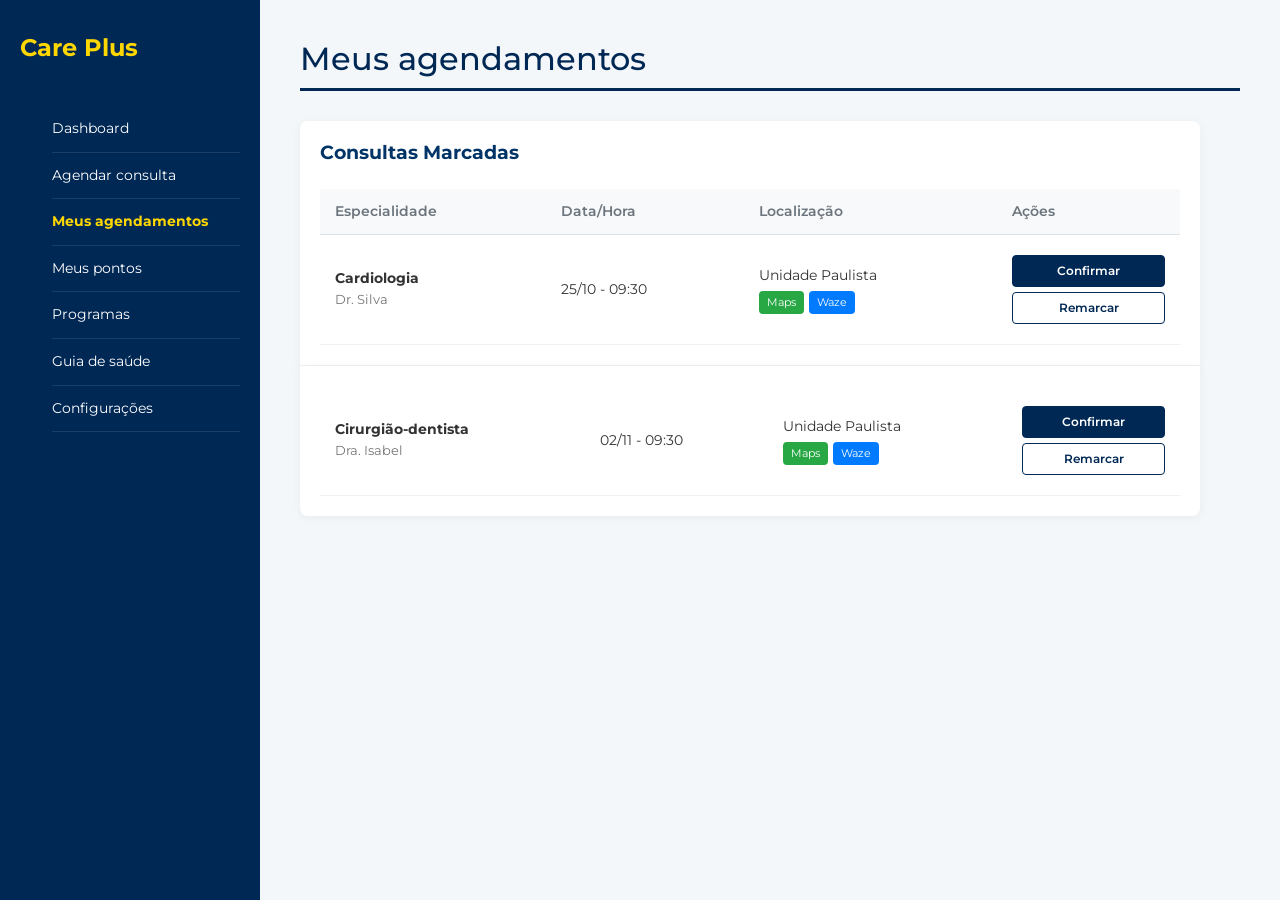
==== Agendamento.html @ 46549e26 "First commit" ====
<!DOCTYPE html>
<html lang="pt-BR">
<head>
    <meta charset="UTF-8">
    <meta name="viewport" content="width=device-width, initial-scale=1.0">
    <link href="https://fonts.googleapis.com/css2?family=Montserrat:wght@400;700&display=swap" rel="stylesheet">
    <link href="https://cdn.jsdelivr.net/npm/bootstrap@5.3.3/dist/css/bootstrap.min.css" rel="stylesheet" integrity="sha384-QWTKZyjpPEjISv5WaRU9OFeRpok6YctnYmDr5pNlyT2bRjXh0JMhjY6hW+ALEwIH" crossorigin="anonymous">
    <link rel="stylesheet" href="./src/css/style.css">
    <title>Care Plus</title>
</head>
<body>
     <nav class="sidebar"> 
    <a href="#" class="logo">Care Plus</a>
    <ul class="sidebar-menu">
        <li><a href="./index.html">Dashboard</a></li>
         <li><a href="./Agendar-consulta.html"> Agendar consulta</a></li>
        <li><a href="./Agendamento.html"class="active"> Meus agendamentos</a></li>
        <li><a href="./Pagina-pontos.html">Meus pontos</a></li>
        <li><a href="">Programas</a></li>
        <li><a href="./Guia-de-saude.html">Guia de saúde</a></li>
        <li><a href="./Configuracoes.html" ">Configurações</a></li>
    </ul>
</nav>

<main class="content">
    <h1 class="page-title">Meus agendamentos</h1>
    <div class="title-underline"></div>

    <!-- Container para aproximar os cards -->
    <div class="cards-container">
        <!-- Primeiro Card (com título) -->
        <div class="appointment-card">
            <h2 class="card-subtitle">Consultas Marcadas</h2>
            <table class="appointment-table">
                <thead class="table-header">
                    <tr>
                        <th>Especialidade</th>
                        <th>Data/Hora</th>
                        <th>Localização</th>
                        <th>Ações</th>
                    </tr>
                </thead>
                <tbody>
                    <tr class="table-row">
                        <td class="specialty-info">
                            <strong>Cardiologia</strong>
                            <span>Dr. Silva</span>
                        </td>
                        <td>25/10 - 09:30</td>
                        <td>
                            <div class="location-container">
                                <span class="location-name">Unidade Paulista</span>
                                <div class="map-buttons">
                                    <a href="#" class="btn-tag btn-maps">Maps</a>
                                    <a href="#" class="btn-tag btn-waze">Waze</a>
                                </div>
                            </div>
                        </td>
                        <td>
                            <div class="action-buttons">
                                <button class="btn-action btn-confirm">Confirmar</button>
                                <button class="btn-action btn-reschedule">Remarcar</button>
                            </div>
                        </td>
                    </tr>
                </tbody>
            </table>
        </div>

        <!-- Segundo Card (sem título repetido, colado ao de cima) -->
        <div class="appointment-card no-title">
            <table class="appointment-table">
                <tbody>
                    <tr class="table-row">
                        <td class="specialty-info">
                            <strong>Cirurgião-dentista</strong>
                            <span>Dra. Isabel</span>
                        </td>
                        <td>02/11 - 09:30</td>
                        <td>
                            <div class="location-container">
                                <span class="location-name">Unidade Paulista</span>
                                <div class="map-buttons">
                                    <a href="#" class="btn-tag btn-maps">Maps</a>
                                    <a href="#" class="btn-tag btn-waze">Waze</a>
                                </div>
                            </div>
                        </td>
                        <td>
                            <div class="action-buttons">
                                <button class="btn-action btn-confirm">Confirmar</button>
                                <button class="btn-action btn-reschedule">Remarcar</button>
                            </div>
                        </td>
                    </tr>
                </tbody>
            </table>
        </div>
    </div>
</main>
<script src="https://cdn.jsdelivr.net/npm/bootstrap@5.3.3/dist/js/bootstrap.bundle.min.js" integrity="sha384-YvpcrYf0tY3lHB60NNkmxc5s9fDVZLESaAA55NDzOxhy9GkcIdslK1eN7N6jIeHz" crossorigin="anonymous"></script>
</body>
</html>
---- src/css/style.css ----
:root {
    --azul-escuro: #002855;
    --azul-tag: #007bff;
    --verde-tag: #28a745;
    --cinza-fundo: #f4f7f9;
    --dourado: #FFD700;
}

* { margin: 0; padding: 0; box-sizing: border-box; font-family: 'Montserrat', sans-serif; }

body { display: flex; background-color: var(--cinza-fundo); min-height: 100vh; flex-direction: row; }
img { max-width: 100%; height: auto; }

/* SIDEBAR */
.sidebar {
    width: 260px;
    background-color: var(--azul-escuro);
    color: white;
    padding: 30px 20px;
    height: 100vh;
    position: fixed;
}

.sidebar .logo {
    font-size: 1.5rem;
    font-weight: 700;
    color: var(--dourado);
    text-decoration: none;
    display: block;
    margin-bottom: 40px;
}

.sidebar-menu { list-style: none; }
.sidebar-menu a {
    color: white;
    text-decoration: none;
    display: block;
    padding: 12px 0;
    border-bottom: 1px solid rgba(255,255,255,0.1);
    font-size: 0.9rem;
}

.sidebar-menu a.active { color: var(--dourado); font-weight: 700; }

/* CONTENT AREA */
.content { margin-left: 260px; padding: 40px; width: calc(100% - 260px); }

.page-title { color: var(--azul-escuro); font-size: 2rem; margin-bottom: 10px; }
.title-underline { height: 3px; background: var(--azul-escuro); width: 100%; margin-bottom: 30px; }

/* CARDS PROXIMITY */
.cards-container { display: flex; flex-direction: column; gap: 0px; } /* Gap 0 para ficarem colados */

.appointment-card {
    background: white;
    padding: 20px;
    border-radius: 8px 8px 0 0;
    box-shadow: 0 2px 10px rgba(0,0,0,0.05);
    max-width: 900px;
    width: 100%;
}

.appointment-card.no-title {
    border-radius: 0 0 8px 8px;
    border-top: 1px solid #eee;
}

.card-subtitle { color: var(--azul-escuro); font-size: 1.1rem; margin-bottom: 20px; }

/* TABLE STYLES */
.appointment-table { width: 100%; border-collapse: collapse; }
.table-header th { text-align: left; padding: 10px; color: #666; font-size: 0.8rem; border-bottom: 1px solid #eee; }
.table-row td { padding: 15px 10px; border-bottom: 1px solid #f9f9f9; font-size: 0.9rem; }

.specialty-info strong { display: block; }
.specialty-info span { font-size: 0.8rem; color: #777; }

/* BUTTONS */
.map-buttons { display: flex; gap: 5px; margin-top: 5px; }
.btn-tag { padding: 3px 8px; border-radius: 4px; color: white; font-size: 0.7rem; text-decoration: none; }
.btn-maps { background: var(--verde-tag); }
.btn-waze { background: var(--azul-tag); }

.action-buttons { display: flex; flex-direction: column; gap: 5px; }
.btn-action { padding: 6px; border-radius: 4px; border: 1px solid var(--azul-escuro); font-weight: 600; cursor: pointer; font-size: 0.75rem; }
.btn-confirm { background: var(--azul-escuro); color: white; }
.btn-reschedule { background: white; color: var(--azul-escuro); }

.points-dashboard {
    display: flex;
    justify-content: space-between;
    align-items: flex-start;
    gap: 40px;
    max-width: 1000px;
}

.points-info {
    flex: 2;
    display: flex;
    flex-direction: column;
    gap: 20px;
}

/* Card de Saldo */
.balance-card {
    background-color: #f8f9fa;
    padding: 30px;
    border-radius: 12px;
    border: 1px solid #e9ecef;
}

.balance-label {
    color: #003366;
    font-weight: 700;
    font-size: 1.1rem;
    margin-bottom: 10px;
}

.balance-value {
    color: #002855;
    font-size: 3rem;
    font-weight: 700;
    margin-bottom: 10px;
}

.balance-footer {
    color: #6c757d;
    font-size: 0.85rem;
}

/* Missões */
.missions-container {
    display: flex;
    flex-direction: column;
    gap: 15px;
}

.mission-card {
    background: white;
    padding: 20px;
    border-radius: 8px;
    box-shadow: 0 4px 12px rgba(0,0,0,0.05);
    position: relative;
    overflow: hidden;
}

/* Detalhe dourado no topo do card de missão */
.mission-accent.gold {
    position: absolute;
    top: 0;
    left: 0;
    width: 100%;
    height: 4px;
    background-color: #FFD700;
}

.mission-card h3 {
    color: #003366;
    font-size: 1.2rem;
    margin-bottom: 10px;
}

.mission-card p {
    color: #444;
    font-size: 0.9rem;
    margin-bottom: 15px;
}

.btn-participate {
    background-color: #002855;
    color: white;
    border: none;
    padding: 8px 20px;
    border-radius: 4px;
    font-weight: 600;
    cursor: pointer;
    font-size: 0.8rem;
}

/* Espaço da Bibi */
.bibi-section {
    flex: 1;
    display: flex;
    justify-content: center;
}

.bibi-placeholder {
    width: 200px;
    height: 200px;
    border: 2px dashed #ccc;
    border-radius: 50%;
    display: flex;
    align-items: center;
    justify-content: center;
    color: #999;
    font-size: 0.8rem;
    text-align: center;
    background-color: rgba(255, 255, 255, 0.5);
}


/* Container do Card de Prevenção */
.prevention-card {
    background: white;
    padding: 30px;
    border-radius: 12px;
    box-shadow: 0 4px 12px rgba(0,0,0,0.05);
    max-width: 900px;
}

.card-subtitle {
    color: #003366;
    font-size: 1.2rem;
    font-weight: 700;
    margin-bottom: 25px;
}

/* Tabela de Histórico */
.history-table {
    width: 100%;
    border-collapse: collapse;
}

.table-header {
    background-color: #f8f9fa;
    text-align: left;
}

.table-header th {
    padding: 12px 15px;
    color: #6c757d;
    font-size: 0.85rem;
    font-weight: 600;
    border-bottom: 1px solid #dee2e6;
}

.table-row td {
    padding: 20px 15px;
    border-bottom: 1px solid #f1f1f1;
    font-size: 0.9rem;
    color: #333;
    vertical-align: middle;
}

/* Badges de Status (Em dia / Atrasado) */
.status-badge {
    display: inline-block;
    padding: 4px 12px;
    border-radius: 20px;
    font-size: 0.7rem;
    font-weight: 800;
    text-align: center;
}

.status-on-time {
    background-color: #d4edda;
    color: #28a745; /* Verde */
}

.status-late {
    background-color: #f8d7da;
    color: #dc3545; /* Vermelho */
}

/* Botão Agendar Agora */
.btn-schedule-now {
    background-color: #002855;
    color: white;
    border: none;
    padding: 8px 18px;
    border-radius: 4px;
    font-weight: 700;
    font-size: 0.8rem;
    cursor: pointer;
    transition: background 0.3s;
}

.btn-schedule-now:hover {
    background-color: #003d80;
}


/* GRID DE CONFIGURAÇÕES */
.settings-grid {
    display: grid;
    grid-template-columns: 1fr 1fr;
    gap: 25px;
    align-items: start;
}

.settings-card {
    background: white;
    padding: 25px;
    border-radius: 12px;
    box-shadow: 0 4px 15px rgba(0,0,0,0.05);
    margin-bottom: 25px;
}

.settings-card h3 {
    color: var(--azul-escuro);
    margin-bottom: 20px;
    font-size: 1.1rem;
    border-bottom: 1px solid #f0f0f0;
    padding-bottom: 10px;
}

/* CAMPOS DE ENTRADA */
.custom-form-group { margin-bottom: 15px; }
.custom-form-group label { display: block; font-size: 0.8rem; font-weight: 700; color: #555; margin-bottom: 5px; }
.custom-form-group input {
    width: 100%;
    padding: 10px;
    border: 1px solid #ddd;
    border-radius: 6px;
    background: #fdfdfd;
    font-size: 0.9rem;
}

.input-row { display: grid; grid-template-columns: 1fr 1fr; gap: 15px; }
.editable-input { position: relative; }
.edit-icon { position: absolute; right: 10px; top: 50%; transform: translateY(-50%); color: #002855; cursor: pointer; }

/* BOTÕES ESPECÍFICOS */
.btn-green { background: #28a745; color: white; border: none; padding: 5px 15px; border-radius: 4px; font-weight: 600; cursor: pointer; }
.btn-text { background: none; border: none; color: #002855; font-weight: 700; text-decoration: underline; cursor: pointer; font-size: 0.85rem; }
.btn-danger { background: #d9534f; color: white; border: none; padding: 12px; border-radius: 6px; font-weight: 700; cursor: pointer; }
.full-width { width: 100%; }

/* CARTEIRINHA DIGITAL */
.digital-card-preview {
    background: linear-gradient(135deg, #002855 0%, #004080 100%);
    border-radius: 10px;
    padding: 20px;
    color: white;
    position: relative;
    margin-top: 15px;
    display: flex;
    justify-content: space-between;
    align-items: center;
}

.card-brand { font-weight: 700; font-size: 0.9rem; }
.card-qr img { width: 60px; height: 60px; background: white; padding: 3px; border-radius: 4px; }

/* SWITCH (TOGGLE) */
.switch { position: relative; display: inline-block; width: 44px; height: 22px; }
.switch input { opacity: 0; width: 0; height: 0; }
.slider { position: absolute; cursor: pointer; top: 0; left: 0; right: 0; bottom: 0; background-color: #ccc; transition: .4s; border-radius: 34px; }
.slider:before { position: absolute; content: ""; height: 16px; width: 16px; left: 3px; bottom: 3px; background-color: white; transition: .4s; border-radius: 50%; }
input:checked + .slider { background-color: #28a745; }
input:checked + .slider:before { transform: translateX(22px); }

/* Container da Mascote */
.bibi-section {
    flex: 1;
    display: flex;
    justify-content: center;
    align-items: center;
    padding: 20px;
}

.bibi-container {
    width: 280px;  /* Tamanho fixo no desktop */
    height: 280px;
    border-radius: 50%;
    overflow: hidden; /* Corta o que sobrar da imagem para ficar circular */
    border: 4px solid #ffffff;
    box-shadow: 0 8px 24px rgba(0, 0, 0, 0.1);
    background-color: #f8f9fa;
    display: flex;
    justify-content: center;
    align-items: center;
}

/* Estilo da Imagem da Bibi */
.bibi-img {
    width: 100%;
    height: 100%;
    object-fit: cover; /* Faz a imagem preencher o círculo sem esticar ou achatar */
    object-position: center; /* Mantém o foco no centro da imagem */
    display: block;
}


/* Layout em Grade Superior */
.booking-top-grid {
    display: grid;
    grid-template-columns: 1fr 1.2fr 1.2fr;
    gap: 20px;
    margin-bottom: 25px;
}

.booking-card {
    background: white;
    padding: 20px;
    border-radius: 12px;
    box-shadow: 0 4px 12px rgba(0,0,0,0.05);
    border: 1px solid #eee;
}

.booking-card h3 {
    color: #003366;
    font-size: 1rem;
    margin-bottom: 15px;
    font-weight: 700;
}

/* Previsão do Tempo */
.weather-card {
    text-align: center;
    border: 1px solid #d1d1d1;
}

.weather-alert {
    color: #cc0000;
    font-size: 0.9rem;
    margin: 10px 0;
}

.weather-tip {
    font-size: 0.75rem;
    color: #555;
    font-style: italic;
}

/* Filtros */
.filters-grid {
    display: grid;
    grid-template-columns: repeat(4, 1fr);
    gap: 15px;
    margin-top: 20px;
}

.filter-group label {
    display: block;
    font-size: 0.85rem;
    font-weight: 700;
    margin-bottom: 8px;
    color: #333;
}

.custom-select {
    width: 100%;
    padding: 10px;
    border-radius: 6px;
    border: 1px solid #ccc;
    background-color: #f9f9f9;
    color: #444;
}

/* Botões de Agendamento */
.booking-actions {
    display: flex;
    justify-content: center;
    gap: 20px;
    margin-top: 40px;
    padding-top: 20px;
    border-top: 1px solid #eee;
}

.btn-primary {
    background-color: #002855;
    color: white;
    padding: 15px 30px;
    border: none;
    border-radius: 8px;
    font-weight: 700;
    cursor: pointer;
    transition: 0.3s;
}

.btn-online {
    background-color: #28a745;
    color: white;
    padding: 15px 30px;
    border: none;
    border-radius: 8px;
    font-weight: 700;
    cursor: pointer;
    transition: 0.3s;
}

.btn-online:hover { background-color: #218838; }
.btn-primary:hover { background-color: #003d80; }


.calendar-container {
    background: #fff;
    width: 100%;
    max-width: 350px;
    margin: 0 auto;
}

.calendar-header {
    display: flex;
    justify-content: space-between;
    align-items: center;
    padding: 10px;
    background-color: #002855;
    color: white;
    border-radius: 8px 8px 0 0;
}

.calendar-header button {
    background: none;
    border: none;
    color: white;
    font-size: 1.2rem;
    cursor: pointer;
}

.calendar-weekdays {
    display: grid;
    grid-template-columns: repeat(7, 1fr);
    text-align: center;
    font-weight: bold;
    font-size: 0.8rem;
    padding: 10px 0;
    background: #f8f9fa;
}

.calendar-days {
    display: grid;
    grid-template-columns: repeat(7, 1fr);
    gap: 5px;
    padding: 10px;
}

.calendar-day {
    aspect-ratio: 1 / 1;
    display: flex;
    align-items: center;
    justify-content: center;
    cursor: pointer;
    border-radius: 50%;
    font-size: 0.9rem;
    transition: 0.2s;
}

.calendar-day:hover {
    background-color: #e9ecef;
}

.calendar-day.selected {
    background-color: #002855 !important;
    color: white;
    font-weight: bold;
}

.calendar-day.today {
    border: 2px solid #002855;
}

.calendar-day.empty {
    cursor: default;
}

/* ========================================= */
/* MEDIA QUERIES (RESPONSIVIDADE CONSOLIDADA) */
/* ========================================= */

@media (max-width: 1100px) {
    .booking-top-grid, .filters-grid { grid-template-columns: 1fr; }
    .booking-actions { flex-direction: column; }
}

@media (max-width: 1024px) {
    .settings-grid { grid-template-columns: 1fr; }
}

@media (max-width: 768px) {
    body { flex-direction: column; }
    .sidebar { width: 100%; height: auto; position: relative; padding: 20px; }
    .sidebar-menu { display: flex; flex-wrap: wrap; gap: 10px; }
    .sidebar-menu a { border: none; padding: 5px 10px; background: rgba(255,255,255,0.1); border-radius: 4px; }
    .content { margin-left: 0; padding: 20px; width: 100%; }
    
    .appointment-table thead { display: none; }
    .table-row { display: flex; flex-direction: column; border-bottom: 2px solid #eee; }
    
    .points-dashboard { flex-direction: column-reverse; align-items: center; }
    .bibi-container { width: 180px; height: 180px; }
    .bibi-section { order: -1; margin-bottom: 20px; }
    
    .input-row { grid-template-columns: 1fr; }
}

@media (max-width: 600px) {
    .history-table thead { display: none; }
    .table-row { display: flex; flex-direction: column; gap: 10px; padding: 15px 0; }
    .table-row td { padding: 5px 15px; border: none; }
}
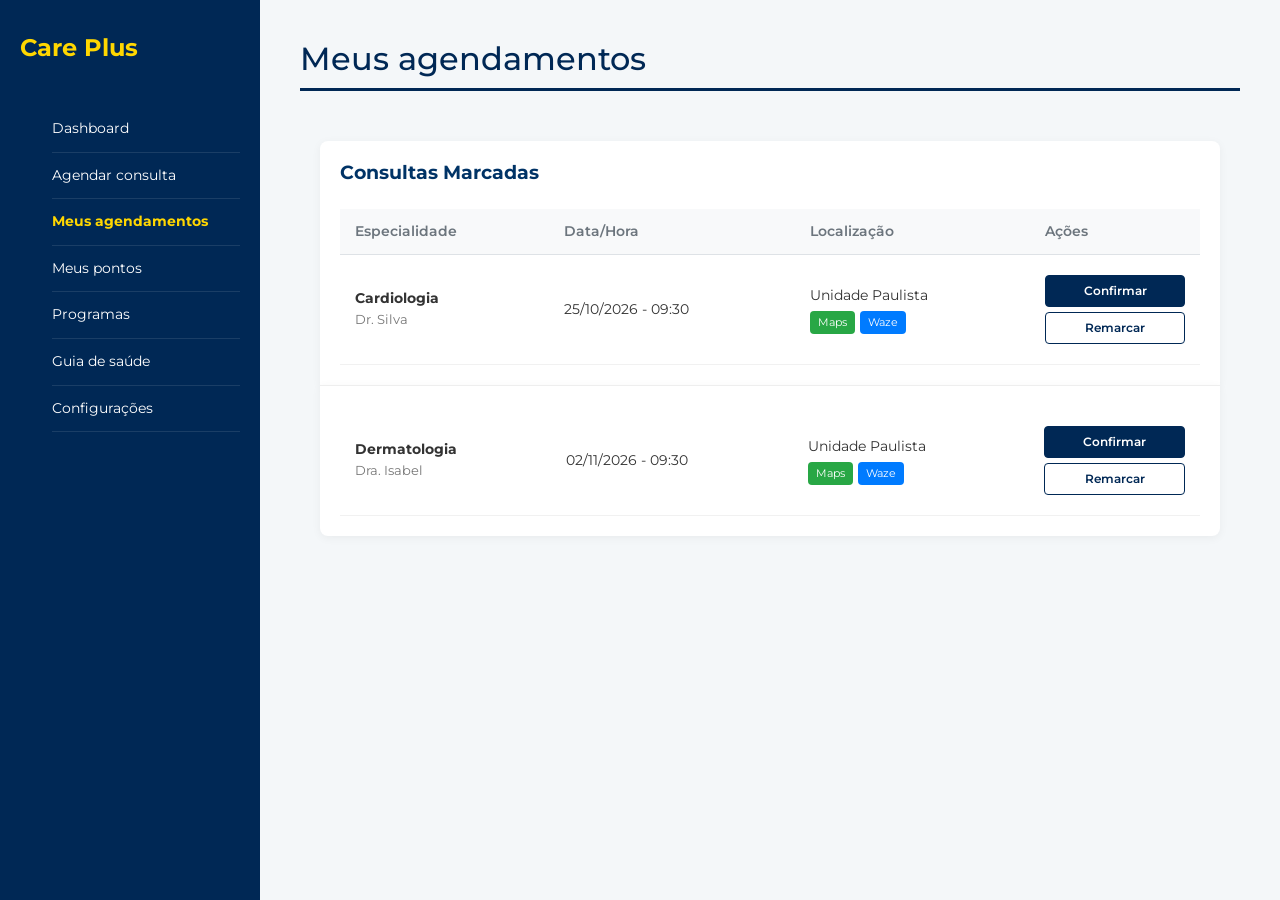
==== commit cedf0e2f: "Ajuste de links e elementos css das páginas "meus agendamentos" e "configurações"" ====
--- a/Agendamento.html
+++ b/Agendamento.html
@@ -1,103 +1,157 @@
 <!DOCTYPE html>
 <html lang="pt-BR">
+
 <head>
     <meta charset="UTF-8">
     <meta name="viewport" content="width=device-width, initial-scale=1.0">
     <link href="https://fonts.googleapis.com/css2?family=Montserrat:wght@400;700&display=swap" rel="stylesheet">
-    <link href="https://cdn.jsdelivr.net/npm/bootstrap@5.3.3/dist/css/bootstrap.min.css" rel="stylesheet" integrity="sha384-QWTKZyjpPEjISv5WaRU9OFeRpok6YctnYmDr5pNlyT2bRjXh0JMhjY6hW+ALEwIH" crossorigin="anonymous">
+    <link href="https://cdn.jsdelivr.net/npm/bootstrap@5.3.3/dist/css/bootstrap.min.css" rel="stylesheet"
+        integrity="sha384-QWTKZyjpPEjISv5WaRU9OFeRpok6YctnYmDr5pNlyT2bRjXh0JMhjY6hW+ALEwIH" crossorigin="anonymous">
     <link rel="stylesheet" href="./src/css/style.css">
     <title>Care Plus</title>
 </head>
+
 <body>
-     <nav class="sidebar"> 
-    <a href="#" class="logo">Care Plus</a>
-    <ul class="sidebar-menu">
-        <li><a href="./index.html">Dashboard</a></li>
-         <li><a href="./Agendar-consulta.html"> Agendar consulta</a></li>
-        <li><a href="./Agendamento.html"class="active"> Meus agendamentos</a></li>
-        <li><a href="./Pagina-pontos.html">Meus pontos</a></li>
-        <li><a href="">Programas</a></li>
-        <li><a href="./Guia-de-saude.html">Guia de saúde</a></li>
-        <li><a href="./Configuracoes.html" ">Configurações</a></li>
+    <nav class="sidebar">
+        <a href="#" class="logo">Care Plus</a>
+        <ul class="sidebar-menu">
+            <li><a href="./index.html">Dashboard</a></li>
+            <li><a href="./Agendar-consulta.html"> Agendar consulta</a></li>
+            <li><a href="./Agendamento.html" class="active"> Meus agendamentos</a></li>
+            <li><a href="./Pagina-pontos.html">Meus pontos</a></li>
+            <li><a href="">Programas</a></li>
+            <li><a href="./Guia-de-saude.html">Guia de saúde</a></li>
+            <li><a href="./Configuracoes.html" ">Configurações</a></li>
     </ul>
 </nav>
 
-<main class="content">
-    <h1 class="page-title">Meus agendamentos</h1>
-    <div class="title-underline"></div>
+<main class=" content">
+                    <h1 class="page-title">Meus agendamentos</h1>
+                    <div class="title-underline"></div>
 
-    <!-- Container para aproximar os cards -->
-    <div class="cards-container">
-        <!-- Primeiro Card (com título) -->
-        <div class="appointment-card">
-            <h2 class="card-subtitle">Consultas Marcadas</h2>
-            <table class="appointment-table">
-                <thead class="table-header">
-                    <tr>
-                        <th>Especialidade</th>
-                        <th>Data/Hora</th>
-                        <th>Localização</th>
-                        <th>Ações</th>
-                    </tr>
-                </thead>
-                <tbody>
-                    <tr class="table-row">
-                        <td class="specialty-info">
-                            <strong>Cardiologia</strong>
-                            <span>Dr. Silva</span>
-                        </td>
-                        <td>25/10 - 09:30</td>
-                        <td>
-                            <div class="location-container">
-                                <span class="location-name">Unidade Paulista</span>
-                                <div class="map-buttons">
-                                    <a href="#" class="btn-tag btn-maps">Maps</a>
-                                    <a href="#" class="btn-tag btn-waze">Waze</a>
+                   <!-- Container para aproximar os cards -->
+        <div class="cards-container">
+            <!-- Primeiro Card (com título) -->
+            <div class="appointment-card">
+                <h2 class="card-subtitle">Consultas Marcadas</h2>
+                <table class="appointment-table">
+                    <thead class="table-header">
+                        <tr>
+                            <th>Especialidade</th>
+                            <th>Data/Hora</th>
+                            <th>Localização</th>
+                            <th>Ações</th>
+                        </tr>
+                    </thead>
+                    <tbody>
+                        <tr class="table-row">
+                            <td class="specialty-info">
+                                <strong>Cardiologia</strong>
+                                <span>Dr. Silva</span>
+                            </td>
+                            <td class="data-hora-card">25/10/2026 - 09:30</td>
+                            <td>
+                                <div class="location-container">
+                                    <span class="location-name">Unidade Paulista</span>
+                                    <div class="map-buttons">
+                                        <a href="https://www.google.com/maps/search/?api=1&query=-23.5534,-46.6558"
+                                            target="_blank" rel="noopener noreferrer" class="btn-tag btn-maps">Maps</a>
+                                        <a href="https://waze.com/ul?ll=-23.5534,-46.6558&navigate=yes" target="_blank"
+                                            rel="noopener noreferrer" class="btn-tag btn-waze">Waze</a>
+                                    </div>
+                                </div>
+                            </td>
+                            <td>
+                                <div class="action-buttons">
+                                    <button class="btn-action btn-confirm"
+                                        onclick="mostrarConfirmacao()">Confirmar</button>
+                                    <button class="btn-action btn-reschedule"
+                                        onclick="abrirRemarcar(this)">Remarcar</button>
+                                </div>
+                            </td>
+                        </tr>
+                    </tbody>
+                </table>
+            </div>
+
+            <!-- Segundo Card (sem título repetido, colado ao de cima) -->
+            <div class="appointment-card no-title">
+                <table class="appointment-table">
+                    <tbody>
+                        <tr class="table-row">
+                            <td class="specialty-info">
+                                <strong>Dermatologia</strong>
+                                <span>Dra. Isabel</span>
+                            </td>
+                            <td class="data-hora-card">02/11/2026 - 09:30</td>
+                            <td>
+                                <div class="location-container">
+                                    <span class="location-name">Unidade Paulista</span>
+                                    <div class="map-buttons">
+                                        <a href="https://www.google.com/maps/search/?api=1&query=-23.5534,-46.6558"
+                                            target="_blank" rel="noopener noreferrer" class="btn-tag btn-maps">Maps</a>
+                                        <a href="https://waze.com/ul?ll=-23.5534,-46.6558&navigate=yes" target="_blank"
+                                            rel="noopener noreferrer" class="btn-tag btn-waze">Waze</a>
+                                    </div>
+                                </div>
+                            </td>
+                            <td>
+                                <div class="action-buttons">
+                                    <button class="btn-action btn-confirm"
+                                        onclick="mostrarConfirmacao()">Confirmar</button>
+                                    <button class="btn-action btn-reschedule"
+                                        onclick="abrirRemarcar(this)">Remarcar</button>
+                                </div>
+                            </td>
+                        </tr>
+                    </tbody>
+                </table>
+            </div>
+
+
+                        <div id="modalConfirmacao" class="modal">
+                            <div class="modal-content">
+                                <div class="icon-success">✓</div>
+                                <h2>Consulta Confirmada!</h2>
+                                <p>Seu agendamento na <strong>Rua Luís Coelho, 223</strong> foi confirmado com sucesso.
+                                </p>
+                                <button onclick="fecharModal()" class="btn-fechar">Entendido</button>
+                            </div>
+                        </div>
+                        <!-- Modal Remarcar -->
+                        <div id="modalRemarcar" class="modal">
+                            <div class="modal-content">
+                                <h3>Remarcar Consulta</h3>
+                                <p>Escolha a nova data para seu atendimento na <strong>Rua Luís Coelho, 223</strong>.
+                                </p>
+
+                                <!-- Campos de Seleção -->
+                                <div class="campos-container">
+                                    <label for="novaData">Data:</label>
+                                    <input type="date" id="novaData" class="input-minimalista">
+
+                                    <label for="novoHorario">Horário:</label>
+                                    <select id="novoHorario" class="input-minimalista">
+                                        <option value="09:00">09:00</option>
+                                        <option value="10:30">10:30</option>
+                                        <option value="14:00">14:00</option>
+                                        <option value="16:30">16:30</option>
+                                    </select>
+                                </div>
+
+                                <!-- Área dos Botões -->
+                                <div class="modal-footer">
+                                    <button type="button" class="btn-cancelar"
+                                        onclick="fecharRemarcar()">Cancelar</button>
+                                    <button type="button" class="btn-salvar" onclick="salvarRemarcacao()">Salvar
+                                        Alteração</button>
                                 </div>
                             </div>
-                        </td>
-                        <td>
-                            <div class="action-buttons">
-                                <button class="btn-action btn-confirm">Confirmar</button>
-                                <button class="btn-action btn-reschedule">Remarcar</button>
-                            </div>
-                        </td>
-                    </tr>
-                </tbody>
-            </table>
-        </div>
+                        </div>
+                        <script src="https://cdn.jsdelivr.net/npm/bootstrap@5.3.3/dist/js/bootstrap.bundle.min.js"
+                            integrity="sha384-YvpcrYf0tY3lHB60NNkmxc5s9fDVZLESaAA55NDzOxhy9GkcIdslK1eN7N6jIeHz"
+                            crossorigin="anonymous"></script>
+                        <script src="./src/js/modal.js"></script>
+</body>
 
-        <!-- Segundo Card (sem título repetido, colado ao de cima) -->
-        <div class="appointment-card no-title">
-            <table class="appointment-table">
-                <tbody>
-                    <tr class="table-row">
-                        <td class="specialty-info">
-                            <strong>Cirurgião-dentista</strong>
-                            <span>Dra. Isabel</span>
-                        </td>
-                        <td>02/11 - 09:30</td>
-                        <td>
-                            <div class="location-container">
-                                <span class="location-name">Unidade Paulista</span>
-                                <div class="map-buttons">
-                                    <a href="#" class="btn-tag btn-maps">Maps</a>
-                                    <a href="#" class="btn-tag btn-waze">Waze</a>
-                                </div>
-                            </div>
-                        </td>
-                        <td>
-                            <div class="action-buttons">
-                                <button class="btn-action btn-confirm">Confirmar</button>
-                                <button class="btn-action btn-reschedule">Remarcar</button>
-                            </div>
-                        </td>
-                    </tr>
-                </tbody>
-            </table>
-        </div>
-    </div>
-</main>
-<script src="https://cdn.jsdelivr.net/npm/bootstrap@5.3.3/dist/js/bootstrap.bundle.min.js" integrity="sha384-YvpcrYf0tY3lHB60NNkmxc5s9fDVZLESaAA55NDzOxhy9GkcIdslK1eN7N6jIeHz" crossorigin="anonymous"></script>
-</body>
-</html>
+</html>
--- a/src/css/style.css
+++ b/src/css/style.css
@@ -1,15 +1,43 @@
 :root {
+    /* Cores Principais */
     --azul-escuro: #002855;
+    --azul-hover: #003d80;
     --azul-tag: #007bff;
     --verde-tag: #28a745;
+    --verde-hover: #218838;
+    --dourado: #FFD700;
+    --vermelho-danger: #dc3545;
+
+    /* Tons de Fundo e Texto */
     --cinza-fundo: #f4f7f9;
-    --dourado: #FFD700;
-}
-
-* { margin: 0; padding: 0; box-sizing: border-box; font-family: 'Montserrat', sans-serif; }
-
-body { display: flex; background-color: var(--cinza-fundo); min-height: 100vh; flex-direction: row; }
-img { max-width: 100%; height: auto; }
+    --cinza-claro: #f8f9fa;
+    --cinza-borda: #eee;
+    --cinza-texto-suave: #6c757d;
+    --branco: #ffffff;
+
+    /* Sombras e Transparências */
+    --sombra-leve: 0 4px 12px rgba(0, 0, 0, 0.05);
+    --sombra-card: 0 4px 15px rgba(0, 0, 0, 0.08);
+}
+
+* {
+    margin: 0;
+    padding: 0;
+    box-sizing: border-box;
+    font-family: 'Montserrat', sans-serif;
+}
+
+body {
+    display: flex;
+    background-color: var(--cinza-fundo);
+    min-height: 100vh;
+    flex-direction: row;
+}
+
+img {
+    max-width: 100%;
+    height: auto;
+}
 
 /* SIDEBAR */
 .sidebar {
@@ -30,61 +58,197 @@
     margin-bottom: 40px;
 }
 
-.sidebar-menu { list-style: none; }
+.sidebar-menu {
+    list-style: none;
+}
+
 .sidebar-menu a {
     color: white;
     text-decoration: none;
     display: block;
     padding: 12px 0;
-    border-bottom: 1px solid rgba(255,255,255,0.1);
+    border-bottom: 1px solid rgba(255, 255, 255, 0.1);
     font-size: 0.9rem;
 }
 
-.sidebar-menu a.active { color: var(--dourado); font-weight: 700; }
+.sidebar-menu a.active {
+    color: var(--dourado);
+    font-weight: 700;
+}
 
 /* CONTENT AREA */
-.content { margin-left: 260px; padding: 40px; width: calc(100% - 260px); }
-
-.page-title { color: var(--azul-escuro); font-size: 2rem; margin-bottom: 10px; }
-.title-underline { height: 3px; background: var(--azul-escuro); width: 100%; margin-bottom: 30px; }
+.content {
+    margin-left: 260px;
+    padding: 40px;
+    width: calc(100% - 260px);
+}
+
+.page-title {
+    color: var(--azul-escuro);
+    font-size: 2rem;
+    margin-bottom: 10px;
+}
+
+.title-underline {
+    height: 3px;
+    background: var(--azul-escuro);
+    width: 100%;
+    margin-bottom: 30px;
+}
 
 /* CARDS PROXIMITY */
-.cards-container { display: flex; flex-direction: column; gap: 0px; } /* Gap 0 para ficarem colados */
+.cards-container {
+    display: flex;
+    flex-direction: column;
+    /* Mantém os cards um abaixo do outro */
+    align-items: center;
+    /* Centraliza os itens horizontalmente */
+    width: 100%;
+    /* Garante que o container use a largura total */
+    padding: 20px;
+    /* Espaçamento para não encostar nas bordas da tela */
+}
+
+/* Gap 0 para ficarem colados */
 
 .appointment-card {
     background: white;
     padding: 20px;
+    max-width: 900px;
+    /* Define um limite de largura para o card */
+    width: 100%;
+    /* Faz ele ser responsivo até atingir o max-width */
+    box-shadow: 0 2px 10px rgba(0, 0, 0, 0.05);
+    /* Mantendo suas bordas arredondadas originais */
     border-radius: 8px 8px 0 0;
-    box-shadow: 0 2px 10px rgba(0,0,0,0.05);
-    max-width: 900px;
-    width: 100%;
 }
 
 .appointment-card.no-title {
     border-radius: 0 0 8px 8px;
+    /* Mantém o efeito de "colado" no de cima */
     border-top: 1px solid #eee;
 }
 
-.card-subtitle { color: var(--azul-escuro); font-size: 1.1rem; margin-bottom: 20px; }
+.card-subtitle {
+    color: var(--azul-escuro);
+    font-size: 1.1rem;
+    margin-bottom: 20px;
+}
 
 /* TABLE STYLES */
-.appointment-table { width: 100%; border-collapse: collapse; }
-.table-header th { text-align: left; padding: 10px; color: #666; font-size: 0.8rem; border-bottom: 1px solid #eee; }
-.table-row td { padding: 15px 10px; border-bottom: 1px solid #f9f9f9; font-size: 0.9rem; }
-
-.specialty-info strong { display: block; }
-.specialty-info span { font-size: 0.8rem; color: #777; }
+.appointment-table {
+    width: 100%;
+    border-collapse: collapse;
+}
+
+.table-header th {
+    text-align: left;
+    padding: 10px;
+    color: #666;
+    font-size: 0.8rem;
+    border-bottom: 1px solid #eee;
+}
+
+.table-row td {
+    padding: 15px 10px;
+    border-bottom: 1px solid #f9f9f9;
+    font-size: 0.9rem;
+}
+
+.specialty-info strong {
+    display: block;
+}
+
+.specialty-info span {
+    font-size: 0.8rem;
+    color: #777;
+}
 
 /* BUTTONS */
-.map-buttons { display: flex; gap: 5px; margin-top: 5px; }
-.btn-tag { padding: 3px 8px; border-radius: 4px; color: white; font-size: 0.7rem; text-decoration: none; }
-.btn-maps { background: var(--verde-tag); }
-.btn-waze { background: var(--azul-tag); }
-
-.action-buttons { display: flex; flex-direction: column; gap: 5px; }
-.btn-action { padding: 6px; border-radius: 4px; border: 1px solid var(--azul-escuro); font-weight: 600; cursor: pointer; font-size: 0.75rem; }
-.btn-confirm { background: var(--azul-escuro); color: white; }
-.btn-reschedule { background: white; color: var(--azul-escuro); }
+.map-buttons {
+    display: flex;
+    gap: 5px;
+    margin-top: 5px;
+}
+
+.btn-tag {
+    padding: 3px 8px;
+    border-radius: 4px;
+    color: white;
+    font-size: 0.7rem;
+    text-decoration: none;
+}
+
+/* Suas classes atuais (ajustadas) */
+.btn-maps {
+    background: var(--verde-tag);
+    transition: opacity 0.3s ease;
+    cursor: pointer;
+}
+
+.btn-waze {
+    background: var(--azul-tag);
+    transition: opacity 0.3s ease;
+    cursor: pointer;
+}
+
+/* O QUE ESTAVA FALTANDO: O gatilho do mouse */
+.btn-maps:hover,
+.btn-waze:hover {
+    opacity: 0.7;
+    /* Aqui você define o nível de translucidez */
+}
+
+.action-buttons {
+    display: flex;
+    flex-direction: column;
+    gap: 5px;
+}
+
+.btn-action {
+    padding: 6px;
+    border-radius: 4px;
+    border: 1px solid var(--azul-escuro);
+    font-weight: 600;
+    cursor: pointer;
+    font-size: 0.75rem;
+}
+
+.btn-confirm {
+    background: var(--azul-escuro);
+    border-color: var(--azul-escuro);
+    color: var(--branco);
+    transition: opacity 0.3s ease;
+    /* Adicionado */
+    cursor: pointer;
+
+}
+
+
+.btn-confirm:hover {
+    opacity: 0.7;
+    cursor: pointer;
+    /* Garante que o cursor de "mãozinha" apareça */
+    transition: opacity 0.3s ease;
+    border-color: var(--azul-escuro);
+
+}
+
+.btn-reschedule {
+    background: white;
+    color: var(--azul-escuro);
+    transition: opacity 0.3s ease;
+    /* Adicionado */
+    cursor: pointer;
+    /* Adicionado */
+}
+
+.btn-reschedule:hover {
+    background-color: var(--azul-hover);
+    color: #FFFFFF;
+    border-color: var(--azul-hover);
+    opacity: 0.7;
+}
 
 .points-dashboard {
     display: flex;
@@ -139,7 +303,7 @@
     background: white;
     padding: 20px;
     border-radius: 8px;
-    box-shadow: 0 4px 12px rgba(0,0,0,0.05);
+    box-shadow: 0 4px 12px rgba(0, 0, 0, 0.05);
     position: relative;
     overflow: hidden;
 }
@@ -204,7 +368,7 @@
     background: white;
     padding: 30px;
     border-radius: 12px;
-    box-shadow: 0 4px 12px rgba(0,0,0,0.05);
+    box-shadow: 0 4px 12px rgba(0, 0, 0, 0.05);
     max-width: 900px;
 }
 
@@ -254,14 +418,18 @@
 
 .status-on-time {
     background-color: #d4edda;
-    color: #28a745; /* Verde */
+    color: #28a745;
+    /* Verde */
 }
 
 .status-late {
     background-color: #f8d7da;
-    color: #dc3545; /* Vermelho */
-}
-
+    color: #dc3545;
+    /* Vermelho */
+}
+a{
+    text-decoration:none;
+}
 /* Botão Agendar Agora */
 .btn-schedule-now {
     background-color: #002855;
@@ -292,7 +460,7 @@
     background: white;
     padding: 25px;
     border-radius: 12px;
-    box-shadow: 0 4px 15px rgba(0,0,0,0.05);
+    box-shadow: 0 4px 15px rgba(0, 0, 0, 0.05);
     margin-bottom: 25px;
 }
 
@@ -305,8 +473,18 @@
 }
 
 /* CAMPOS DE ENTRADA */
-.custom-form-group { margin-bottom: 15px; }
-.custom-form-group label { display: block; font-size: 0.8rem; font-weight: 700; color: #555; margin-bottom: 5px; }
+.custom-form-group {
+    margin-bottom: 15px;
+}
+
+.custom-form-group label {
+    display: block;
+    font-size: 0.8rem;
+    font-weight: 700;
+    color: #555;
+    margin-bottom: 5px;
+}
+
 .custom-form-group input {
     width: 100%;
     padding: 10px;
@@ -316,15 +494,60 @@
     font-size: 0.9rem;
 }
 
-.input-row { display: grid; grid-template-columns: 1fr 1fr; gap: 15px; }
-.editable-input { position: relative; }
-.edit-icon { position: absolute; right: 10px; top: 50%; transform: translateY(-50%); color: #002855; cursor: pointer; }
+.input-row {
+    display: grid;
+    grid-template-columns: 1fr 1fr;
+    gap: 15px;
+}
+
+.editable-input {
+    position: relative;
+}
+
+.edit-icon {
+    position: absolute;
+    right: 10px;
+    top: 50%;
+    transform: translateY(-50%);
+    color: #002855;
+    cursor: pointer;
+}
 
 /* BOTÕES ESPECÍFICOS */
-.btn-green { background: #28a745; color: white; border: none; padding: 5px 15px; border-radius: 4px; font-weight: 600; cursor: pointer; }
-.btn-text { background: none; border: none; color: #002855; font-weight: 700; text-decoration: underline; cursor: pointer; font-size: 0.85rem; }
-.btn-danger { background: #d9534f; color: white; border: none; padding: 12px; border-radius: 6px; font-weight: 700; cursor: pointer; }
-.full-width { width: 100%; }
+.btn-green {
+    background: #28a745;
+    color: white;
+    border: none;
+    padding: 5px 15px;
+    border-radius: 4px;
+    font-weight: 600;
+    pointer-events: none; /* Faz o mouse "atravessar" o elemento */
+    cursor: default;
+}
+
+.btn-text {
+    background: none;
+    border: none;
+    color: #002855;
+    font-weight: 700;
+    text-decoration: underline;
+    cursor: pointer;
+    font-size: 0.85rem;
+}
+
+.btn-danger {
+    background: #d9534f;
+    color: white;
+    border: none;
+    padding: 12px;
+    border-radius: 6px;
+    font-weight: 700;
+    cursor: pointer;
+}
+
+.full-width {
+    width: 100%;
+}
 
 /* CARTEIRINHA DIGITAL */
 .digital-card-preview {
@@ -339,16 +562,64 @@
     align-items: center;
 }
 
-.card-brand { font-weight: 700; font-size: 0.9rem; }
-.card-qr img { width: 60px; height: 60px; background: white; padding: 3px; border-radius: 4px; }
+.card-brand {
+    font-weight: 700;
+    font-size: 0.9rem;
+}
+
+.card-qr img {
+    width: 60px;
+    height: 60px;
+    background: white;
+    padding: 3px;
+    border-radius: 4px;
+}
 
 /* SWITCH (TOGGLE) */
-.switch { position: relative; display: inline-block; width: 44px; height: 22px; }
-.switch input { opacity: 0; width: 0; height: 0; }
-.slider { position: absolute; cursor: pointer; top: 0; left: 0; right: 0; bottom: 0; background-color: #ccc; transition: .4s; border-radius: 34px; }
-.slider:before { position: absolute; content: ""; height: 16px; width: 16px; left: 3px; bottom: 3px; background-color: white; transition: .4s; border-radius: 50%; }
-input:checked + .slider { background-color: #28a745; }
-input:checked + .slider:before { transform: translateX(22px); }
+.switch {
+    position: relative;
+    display: inline-block;
+    width: 44px;
+    height: 22px;
+}
+
+.switch input {
+    opacity: 0;
+    width: 0;
+    height: 0;
+}
+
+.slider {
+    position: absolute;
+    cursor: pointer;
+    top: 0;
+    left: 0;
+    right: 0;
+    bottom: 0;
+    background-color: #ccc;
+    transition: .4s;
+    border-radius: 34px;
+}
+
+.slider:before {
+    position: absolute;
+    content: "";
+    height: 16px;
+    width: 16px;
+    left: 3px;
+    bottom: 3px;
+    background-color: white;
+    transition: .4s;
+    border-radius: 50%;
+}
+
+input:checked+.slider {
+    background-color: #28a745;
+}
+
+input:checked+.slider:before {
+    transform: translateX(22px);
+}
 
 /* Container da Mascote */
 .bibi-section {
@@ -360,10 +631,12 @@
 }
 
 .bibi-container {
-    width: 280px;  /* Tamanho fixo no desktop */
+    width: 280px;
+    /* Tamanho fixo no desktop */
     height: 280px;
     border-radius: 50%;
-    overflow: hidden; /* Corta o que sobrar da imagem para ficar circular */
+    overflow: hidden;
+    /* Corta o que sobrar da imagem para ficar circular */
     border: 4px solid #ffffff;
     box-shadow: 0 8px 24px rgba(0, 0, 0, 0.1);
     background-color: #f8f9fa;
@@ -376,8 +649,10 @@
 .bibi-img {
     width: 100%;
     height: 100%;
-    object-fit: cover; /* Faz a imagem preencher o círculo sem esticar ou achatar */
-    object-position: center; /* Mantém o foco no centro da imagem */
+    object-fit: cover;
+    /* Faz a imagem preencher o círculo sem esticar ou achatar */
+    object-position: center;
+    /* Mantém o foco no centro da imagem */
     display: block;
 }
 
@@ -394,7 +669,7 @@
     background: white;
     padding: 20px;
     border-radius: 12px;
-    box-shadow: 0 4px 12px rgba(0,0,0,0.05);
+    box-shadow: 0 4px 12px rgba(0, 0, 0, 0.05);
     border: 1px solid #eee;
 }
 
@@ -480,8 +755,13 @@
     transition: 0.3s;
 }
 
-.btn-online:hover { background-color: #218838; }
-.btn-primary:hover { background-color: #003d80; }
+.btn-online:hover {
+    background-color: #218838;
+}
+
+.btn-primary:hover {
+    background-color: #003d80;
+}
 
 
 .calendar-container {
@@ -560,33 +840,362 @@
 /* ========================================= */
 
 @media (max-width: 1100px) {
-    .booking-top-grid, .filters-grid { grid-template-columns: 1fr; }
-    .booking-actions { flex-direction: column; }
+
+    .booking-top-grid,
+    .filters-grid {
+        grid-template-columns: 1fr;
+    }
+
+    .booking-actions {
+        flex-direction: column;
+    }
 }
 
 @media (max-width: 1024px) {
-    .settings-grid { grid-template-columns: 1fr; }
+    .settings-grid {
+        grid-template-columns: 1fr;
+    }
 }
 
 @media (max-width: 768px) {
-    body { flex-direction: column; }
-    .sidebar { width: 100%; height: auto; position: relative; padding: 20px; }
-    .sidebar-menu { display: flex; flex-wrap: wrap; gap: 10px; }
-    .sidebar-menu a { border: none; padding: 5px 10px; background: rgba(255,255,255,0.1); border-radius: 4px; }
-    .content { margin-left: 0; padding: 20px; width: 100%; }
-    
-    .appointment-table thead { display: none; }
-    .table-row { display: flex; flex-direction: column; border-bottom: 2px solid #eee; }
-    
-    .points-dashboard { flex-direction: column-reverse; align-items: center; }
-    .bibi-container { width: 180px; height: 180px; }
-    .bibi-section { order: -1; margin-bottom: 20px; }
-    
-    .input-row { grid-template-columns: 1fr; }
+    body {
+        flex-direction: column;
+    }
+
+    .sidebar {
+        width: 100%;
+        height: auto;
+        position: relative;
+        padding: 20px;
+    }
+
+    .sidebar-menu {
+        display: flex;
+        flex-wrap: wrap;
+        gap: 10px;
+    }
+
+    .sidebar-menu a {
+        border: none;
+        padding: 5px 10px;
+        background: rgba(255, 255, 255, 0.1);
+        border-radius: 4px;
+    }
+
+    .content {
+        margin-left: 0;
+        padding: 20px;
+        width: 100%;
+    }
+
+    .appointment-table thead {
+        display: none;
+    }
+
+    .table-row {
+        display: flex;
+        flex-direction: column;
+        border-bottom: 2px solid #eee;
+    }
+
+    .points-dashboard {
+        flex-direction: column-reverse;
+        align-items: center;
+    }
+
+    .bibi-container {
+        width: 180px;
+        height: 180px;
+    }
+
+    .bibi-section {
+        order: -1;
+        margin-bottom: 20px;
+    }
+
+    .input-row {
+        grid-template-columns: 1fr;
+    }
 }
 
 @media (max-width: 600px) {
-    .history-table thead { display: none; }
-    .table-row { display: flex; flex-direction: column; gap: 10px; padding: 15px 0; }
-    .table-row td { padding: 5px 15px; border: none; }
+    .history-table thead {
+        display: none;
+    }
+
+    .table-row {
+        display: flex;
+        flex-direction: column;
+        gap: 10px;
+        padding: 15px 0;
+    }
+
+    .table-row td {
+        padding: 5px 15px;
+        border: none;
+    }
+}
+
+/* Fundo do Modal - Agora com Flexbox para centralizar */
+.modal {
+    display: none;
+    /* Mantém fechado inicialmente */
+    position: fixed;
+    z-index: 1000;
+    left: 0;
+    top: 0;
+    width: 100%;
+    height: 100%;
+    background-color: rgba(0, 0, 0, 0.3);
+    backdrop-filter: blur(3px);
+
+    /* Estas propriedades só funcionam se o display for 'flex' */
+    justify-content: center;
+    align-items: center;
+}
+
+/* Adicione esta classe para facilitar o controle via JS */
+.modal.active {
+    display: flex;
+}
+
+/* Caixa do Modal - Tamanho reduzido e animação */
+.modal-content {
+    background-color: #fff;
+    padding: 25px;
+    border-radius: 16px;
+    width: 85%;
+    max-width: 350px;
+    /* Tamanho menor e mais delicado */
+    text-align: center;
+    box-shadow: 0 15px 35px rgba(0, 0, 0, 0.1);
+    font-family: 'Segoe UI', system-ui, sans-serif;
+
+    /* Animação delicada */
+    animation: aparecerSuave 0.4s cubic-bezier(0.16, 1, 0.3, 1);
+}
+
+/* Definição da animação: surge de baixo e aumenta levemente a escala */
+@keyframes aparecerSuave {
+    from {
+        opacity: 0;
+        transform: scale(0.9) translateY(10px);
+    }
+
+    to {
+        opacity: 1;
+        transform: scale(1) translateY(0);
+    }
+}
+
+/* Ajuste nos inputs para manter a delicadeza */
+.input-minimalista {
+    width: 100%;
+    padding: 10px;
+    margin: 8px 0 15px;
+    border: 1px solid #eee;
+    border-radius: 8px;
+    background-color: #fcfcfc;
+    font-size: 0.9rem;
+    box-sizing: border-box;
+}
+
+.input-minimalista:focus {
+    outline: none;
+    border-color: #333;
+    background-color: #fff;
+}
+
+/* Botões mais arredondados e elegantes */
+.btn-salvar,
+.btn-fechar {
+    background-color: #002855;
+    border-radius: 20px;
+    color: var(--branco);
+    /* Botão mais oval */
+    padding: 10px 20px;
+    font-size: 0.85rem;
+
+}
+
+.btn-cancelar {
+    background-color: var(--cinza-texto-suave);
+    border-radius: 20px;
+    color: var(--branco);
+    /* Botão mais oval */
+    padding: 10px 20px;
+    font-size: 0.85rem;
+}
+
+.btn-salvar:hover,
+.btn-cancelar {
+    transition: opacity 0.3s ease;
+    cursor: pointer;
+    opacity: 0.8;
+}
+
+/* 1. Garante que a coluna ocupe a altura total da linha */
+.col-lg-4 {
+    display: flex;
+    align-items: stretch;
+    /* Faz o card esticar para ocupar a altura da linha */
+}
+
+/* 2. Configuração do Card */
+.card {
+    display: flex;
+    flex-direction: column;
+    /* Organiza o conteúdo em coluna */
+    width: 100%;
+    background: var(--branco);
+    border-radius: 12px;
+    box-shadow: 0 4px 12px var(--preto-transparente);
+    overflow: hidden;
+    border: 1px solid var(--cinza-borda);
+    transition: transform 0.3s ease, opacity 0.3s ease, box-shadow 0.3s ease;
+    box-shadow: 0 4px 15px rgba(0, 0, 0, 0.08);
+    /* Sombra leve ao redor */
+    cursor: pointer;
+    text-decoration: none;
+}
+
+.card:hover {
+    transform: translateY(-8px);
+    /* A leve saltada */
+    opacity: 0.9;
+    /* Fica levemente translúcido */
+    box-shadow: 0 12px 25px rgba(0, 0, 0, 0.15);
+    /* Sombra aumenta ao subir */
+}
+
+
+
+/* 4. Interação direta no Botão */
+.btn-action:hover {
+    opacity: 1 !important;
+    /* Volta ao normal ao focar diretamente no botão */
+    filter: brightness(1.1);
+    /* Dá um leve brilho para feedback visual */
+}
+
+/* 3. Imagem com tamanho fixo para não quebrar o layout */
+.card img {
+    width: 100%;
+    height: 200px;
+    /* Altura fixa para manter a simetria */
+    object-fit: cover;
+    /* Corta a imagem sem distorcer para preencher o espaço */
+}
+
+/* 4. Corpo do Card (O segredo do alinhamento) */
+.card-body {
+    display: flex;
+    flex-direction: column;
+    flex-grow: 1;
+    /* Faz o corpo ocupar todo o espaço restante */
+    padding: 20px;
+}
+
+/* 5. Texto do card */
+.card-text {
+    flex-grow: 1;
+    /* Empurra os botões para a parte inferior se o texto for curto */
+    margin-bottom: 20px;
+}
+
+/* 6. Botões sempre no rodapé */
+.action-buttons {
+    margin-top: auto;
+    /* Garante que o botão fique sempre no final do card */
+    width: 100%;
+}
+
+
+
+
+.container-topo {
+    display: grid;
+    /* Divide o espaço em 3 partes exatamente iguais */
+    grid-template-columns: repeat(3, 1fr);
+    gap: 20px;
+    /* Espaçamento entre os cards */
+    width: 100%;
+    margin-bottom: 30px;
+}
+
+.card-topo {
+    display: flex;
+    flex-direction: column;
+}
+
+/* Estilo comum para os cards dentro do grid */
+.card-topo>div {
+    background: var(--branco, #fff);
+    border-radius: 12px;
+    border: 1px solid var(--cinza-borda, #eee);
+    /* Leve sombra solicitada */
+    box-shadow: 0 4px 12px rgba(0, 0, 0, 0.05);
+    transition: transform 0.3s ease;
+}
+
+.card-topo>div:hover {
+    transform: translateY(-5px);
+    box-shadow: 0 8px 20px rgba(0, 0, 0, 0.1);
+}
+
+/* Responsividade: Em telas menores, os cards ficam um abaixo do outro */
+@media (max-width: 992px) {
+    .container-topo {
+        grid-template-columns: 1fr;
+    }
+}
+
+.container-imagem {
+    position: relative;
+    /* O pai precisa ser relativo */
+    width: 100%;
+    max-width: 800px;
+    margin: 0 auto;
+    margin-bottom: 16px;
+}
+
+.container-imagem img {
+    width: 100%;
+    display: flex;
+    border-radius: 7px;
+
+}
+
+.texto-sobreposto {
+    position: absolute;
+    /* O texto flutua sobre o pai */
+    top: 50%;
+    /* Mantém centralizado verticalmente */
+    right: 5%;
+    /* Alinha à direita com uma pequena margem da borda */
+    transform: translateY(-50%);
+    /* Ajuste fino apenas para o eixo vertical */
+
+    color: white;
+    /* text-align: right; Garante que o texto dentro do bloco alinhe à direita */
+    max-width: 40%;
+    /* Evita que o texto ocupe a imagem inteira horizontalmente */
+    text-shadow: 2px 2px 4px rgba(0, 0, 0, 0.7);
+}
+
+.mascote-guia {
+    max-width: 26%;
+    /* Regra de ouro: nunca maior que o container */
+    height: auto;
+    /* Mantém a proporção original (não achata) */
+    display: block;
+}
+
+.mascote-pontos {
+    max-width: 26%;
+    /* Regra de ouro: nunca maior que o container */
+    height: auto;
+    /* Mantém a proporção original (não achata) */
+    display: flex;
+    align-self: flex-end;
 }
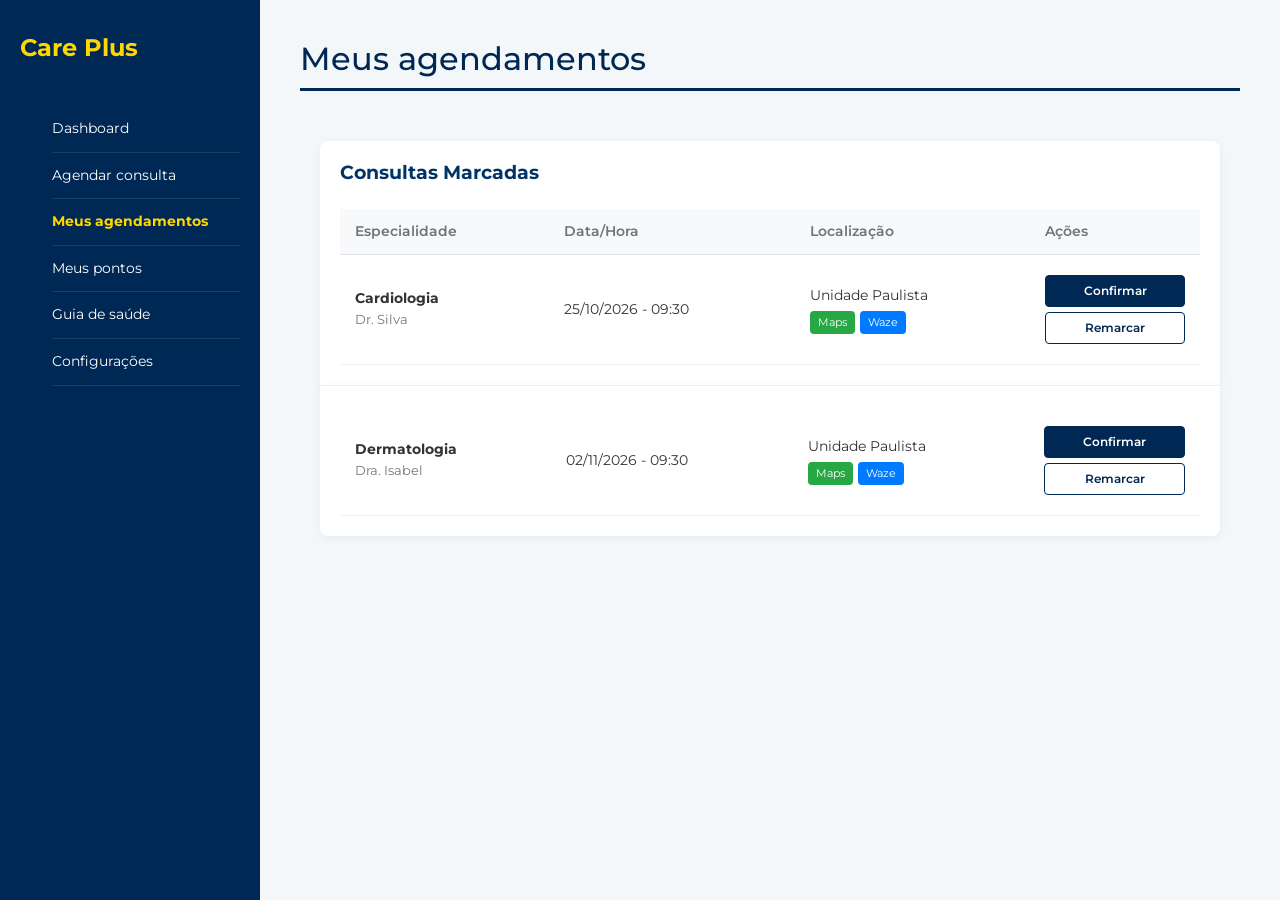
==== commit ce24d19d: "Ajuste da página de pontos - refeito html e css" ====
--- a/Agendamento.html
+++ b/Agendamento.html
@@ -19,7 +19,6 @@
             <li><a href="./Agendar-consulta.html"> Agendar consulta</a></li>
             <li><a href="./Agendamento.html" class="active"> Meus agendamentos</a></li>
             <li><a href="./Pagina-pontos.html">Meus pontos</a></li>
-            <li><a href="">Programas</a></li>
             <li><a href="./Guia-de-saude.html">Guia de saúde</a></li>
             <li><a href="./Configuracoes.html" ">Configurações</a></li>
     </ul>
--- a/src/css/style.css
+++ b/src/css/style.css
@@ -295,7 +295,7 @@
 /* Missões */
 .missions-container {
     display: flex;
-    flex-direction: column;
+    flex-direction: row;
     gap: 15px;
 }
 
@@ -427,9 +427,11 @@
     color: #dc3545;
     /* Vermelho */
 }
-a{
-    text-decoration:none;
-}
+
+a {
+    text-decoration: none;
+}
+
 /* Botão Agendar Agora */
 .btn-schedule-now {
     background-color: #002855;
@@ -521,7 +523,8 @@
     padding: 5px 15px;
     border-radius: 4px;
     font-weight: 600;
-    pointer-events: none; /* Faz o mouse "atravessar" o elemento */
+    pointer-events: none;
+    /* Faz o mouse "atravessar" o elemento */
     cursor: default;
 }
 
@@ -1198,4 +1201,137 @@
     /* Mantém a proporção original (não achata) */
     display: flex;
     align-self: flex-end;
-}+}
+
+.top-cards {
+    display: grid;
+    grid-template-columns: 1fr 1fr;
+    gap: 20px;
+    margin-bottom: 40px;
+}
+
+.card-stat {
+    background: var(--branco);
+    padding: 30px;
+    border-radius: 8px;
+    text-align: center;
+    box-shadow: 0 4px 6px rgba(0, 0, 0, 0.05);
+}
+
+.card-stat h3 {
+    margin: 0;
+    font-size: 1.2rem;
+}
+
+.card-stat .value {
+    font-size: 3rem;
+    font-weight: bold;
+    color: var(--azul-escuro);
+    margin: 10px 0;
+}
+
+.card-stat p {
+    font-size: 0.9rem;
+    color: #000;
+    margin: 5px 0;
+}
+
+/* Section Titles */
+.section-title {
+    font-size: 1.8rem;
+    margin-bottom: 20px;
+    border-bottom: 2px solid var(--azul-escuro);
+    padding-bottom: 10px;
+}
+
+/* Activities Grid */
+.grid-cards {
+    display: grid;
+    grid-template-columns: repeat(3, 1fr);
+    gap: 20px;
+    margin-bottom: 40px;
+}
+.grid-cards>div {
+    background: var(--branco, #fff);
+    border-radius: 12px;
+    border: 1px solid var(--cinza-borda, #eee);
+    /* Leve sombra solicitada */
+    box-shadow: 0 4px 12px rgba(0, 0, 0, 0.05);
+    transition: transform 0.3s ease;
+}
+
+.grid-cards>div:hover {
+    transform: translateY(-5px);
+    box-shadow: 0 8px 20px rgba(0, 0, 0, 0.1);
+}
+
+.card-activity {
+    position: relative; 
+    overflow: hidden;   
+    background: var(--branco);
+    padding: 20px;
+    border-radius: 12px;
+    border: 1px solid var(--cinza-borda, #eee);
+}
+
+/* Barra dourada superior perfeita */
+.card-activity::before {
+    content: "";
+    position: absolute;
+    top: 0;
+    left: 0;
+    right: 0;
+    height: 5px; /* Grossura da borda */
+    background: var(--dourado, #ffd700);
+}
+
+.card-activity h4 {
+    margin-top: 0;
+}
+
+.card-activity p {
+    font-size: 0.85rem;
+    color: var(--cinza-texto-suave);
+    line-height: 1.4;
+}
+
+.btn-participar {
+    background-color: var(--azul-escuro);
+    color: var(--branco);
+    border: none;
+    padding: 10px 20px;
+    border-radius: 4px;
+    cursor: pointer;
+    width: fit-content;
+    font-weight: bold;
+    margin-top: 15px;
+}
+
+.btn-participar:hover{
+    transition: opacity 0.3s ease;
+    cursor: pointer;
+    opacity: 0.8;
+
+}
+
+/* Rewards Section */
+.grid-rewards {
+    display: grid;
+    grid-template-columns: 1fr 1fr;
+    gap: 20px;
+}
+.grid-rewards>div {
+    background: var(--branco, #fff);
+    border-radius: 12px;
+    border: 1px solid var(--cinza-borda, #eee);
+    /* Leve sombra solicitada */
+    box-shadow: 0 4px 12px rgba(0, 0, 0, 0.05);
+    transition: transform 0.3s ease;
+}
+
+.grid-rewards>div:hover {
+    transform: translateY(-5px);
+    box-shadow: 0 8px 20px rgba(0, 0, 0, 0.1);
+}
+
+
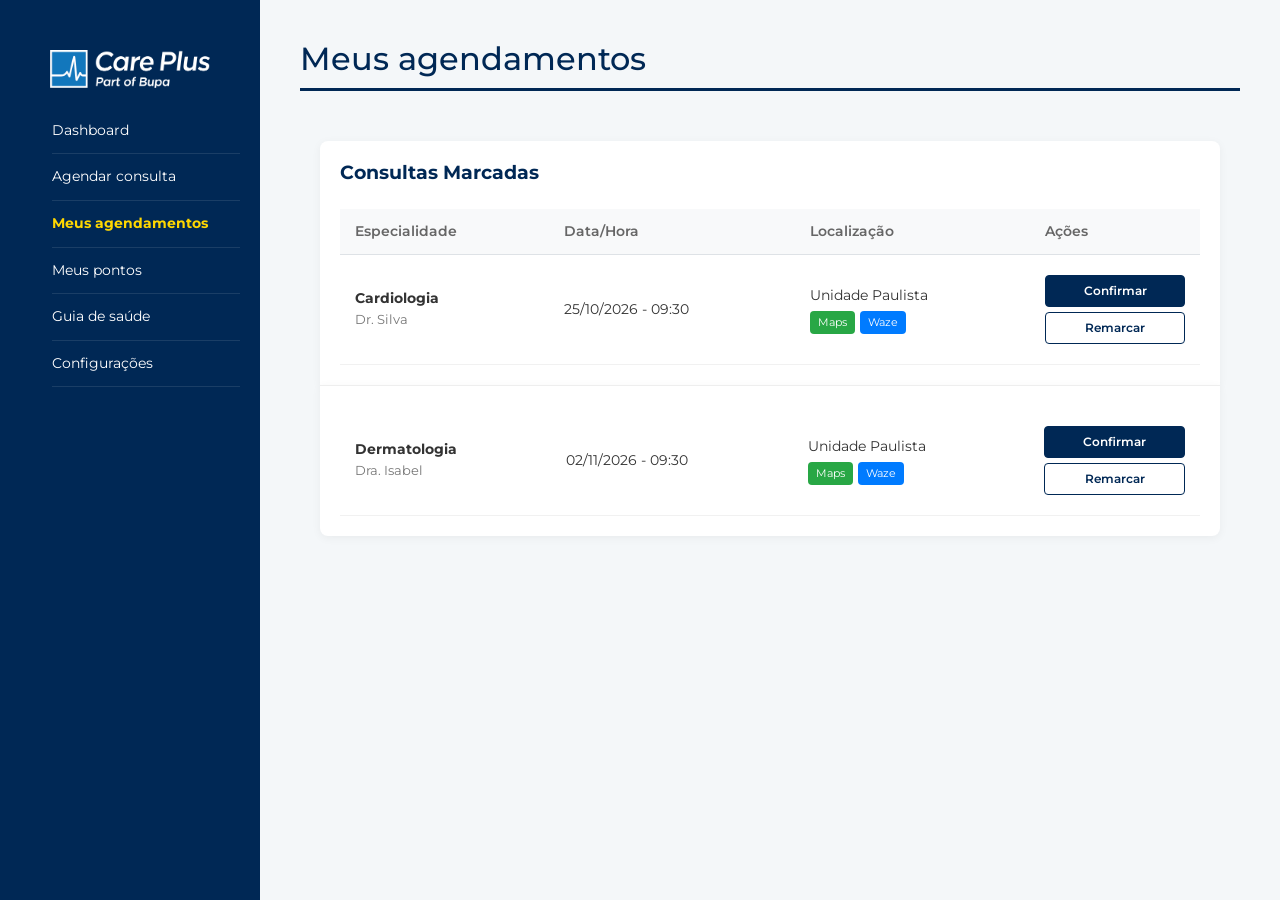
==== commit 7e07da82: "Atualização de variáveis no css, ajuste dos botões de modal" ====
--- a/Agendamento.html
+++ b/Agendamento.html
@@ -13,7 +13,7 @@
 
 <body>
     <nav class="sidebar">
-        <a href="#" class="logo">Care Plus</a>
+        <a href="./index.html" class="logo"><img src="./src/img/logo.png"></a>
         <ul class="sidebar-menu">
             <li><a href="./index.html">Dashboard</a></li>
             <li><a href="./Agendar-consulta.html"> Agendar consulta</a></li>
@@ -28,84 +28,88 @@
                     <h1 class="page-title">Meus agendamentos</h1>
                     <div class="title-underline"></div>
 
-                   <!-- Container para aproximar os cards -->
-        <div class="cards-container">
-            <!-- Primeiro Card (com título) -->
-            <div class="appointment-card">
-                <h2 class="card-subtitle">Consultas Marcadas</h2>
-                <table class="appointment-table">
-                    <thead class="table-header">
-                        <tr>
-                            <th>Especialidade</th>
-                            <th>Data/Hora</th>
-                            <th>Localização</th>
-                            <th>Ações</th>
-                        </tr>
-                    </thead>
-                    <tbody>
-                        <tr class="table-row">
-                            <td class="specialty-info">
-                                <strong>Cardiologia</strong>
-                                <span>Dr. Silva</span>
-                            </td>
-                            <td class="data-hora-card">25/10/2026 - 09:30</td>
-                            <td>
-                                <div class="location-container">
-                                    <span class="location-name">Unidade Paulista</span>
-                                    <div class="map-buttons">
-                                        <a href="https://www.google.com/maps/search/?api=1&query=-23.5534,-46.6558"
-                                            target="_blank" rel="noopener noreferrer" class="btn-tag btn-maps">Maps</a>
-                                        <a href="https://waze.com/ul?ll=-23.5534,-46.6558&navigate=yes" target="_blank"
-                                            rel="noopener noreferrer" class="btn-tag btn-waze">Waze</a>
-                                    </div>
-                                </div>
-                            </td>
-                            <td>
-                                <div class="action-buttons">
-                                    <button class="btn-action btn-confirm"
-                                        onclick="mostrarConfirmacao()">Confirmar</button>
-                                    <button class="btn-action btn-reschedule"
-                                        onclick="abrirRemarcar(this)">Remarcar</button>
-                                </div>
-                            </td>
-                        </tr>
-                    </tbody>
-                </table>
-            </div>
+                    <!-- Container para aproximar os cards -->
+                    <div class="cards-container">
+                        <!-- Primeiro Card (com título) -->
+                        <div class="appointment-card">
+                            <h2 class="card-subtitle">Consultas Marcadas</h2>
+                            <table class="appointment-table">
+                                <thead class="table-header">
+                                    <tr>
+                                        <th>Especialidade</th>
+                                        <th>Data/Hora</th>
+                                        <th>Localização</th>
+                                        <th>Ações</th>
+                                    </tr>
+                                </thead>
+                                <tbody>
+                                    <tr class="table-row">
+                                        <td class="specialty-info">
+                                            <strong>Cardiologia</strong>
+                                            <span>Dr. Silva</span>
+                                        </td>
+                                        <td class="data-hora-card">25/10/2026 - 09:30</td>
+                                        <td>
+                                            <div class="location-container">
+                                                <span class="location-name">Unidade Paulista</span>
+                                                <div class="map-buttons">
+                                                    <a href="https://www.google.com/maps/search/?api=1&query=-23.5534,-46.6558"
+                                                        target="_blank" rel="noopener noreferrer"
+                                                        class="btn-tag btn-maps">Maps</a>
+                                                    <a href="https://waze.com/ul?ll=-23.5534,-46.6558&navigate=yes"
+                                                        target="_blank" rel="noopener noreferrer"
+                                                        class="btn-tag btn-waze">Waze</a>
+                                                </div>
+                                            </div>
+                                        </td>
+                                        <td>
+                                            <div class="action-buttons">
+                                                <button class="btn-action btn-confirm"
+                                                    onclick="mostrarConfirmacao()">Confirmar</button>
+                                                <button class="btn-action btn-reschedule"
+                                                    onclick="abrirRemarcar(this)">Remarcar</button>
+                                            </div>
+                                        </td>
+                                    </tr>
+                                </tbody>
+                            </table>
+                        </div>
 
-            <!-- Segundo Card (sem título repetido, colado ao de cima) -->
-            <div class="appointment-card no-title">
-                <table class="appointment-table">
-                    <tbody>
-                        <tr class="table-row">
-                            <td class="specialty-info">
-                                <strong>Dermatologia</strong>
-                                <span>Dra. Isabel</span>
-                            </td>
-                            <td class="data-hora-card">02/11/2026 - 09:30</td>
-                            <td>
-                                <div class="location-container">
-                                    <span class="location-name">Unidade Paulista</span>
-                                    <div class="map-buttons">
-                                        <a href="https://www.google.com/maps/search/?api=1&query=-23.5534,-46.6558"
-                                            target="_blank" rel="noopener noreferrer" class="btn-tag btn-maps">Maps</a>
-                                        <a href="https://waze.com/ul?ll=-23.5534,-46.6558&navigate=yes" target="_blank"
-                                            rel="noopener noreferrer" class="btn-tag btn-waze">Waze</a>
-                                    </div>
-                                </div>
-                            </td>
-                            <td>
-                                <div class="action-buttons">
-                                    <button class="btn-action btn-confirm"
-                                        onclick="mostrarConfirmacao()">Confirmar</button>
-                                    <button class="btn-action btn-reschedule"
-                                        onclick="abrirRemarcar(this)">Remarcar</button>
-                                </div>
-                            </td>
-                        </tr>
-                    </tbody>
-                </table>
-            </div>
+                        <!-- Segundo Card (sem título repetido, colado ao de cima) -->
+                        <div class="appointment-card no-title">
+                            <table class="appointment-table">
+                                <tbody>
+                                    <tr class="table-row">
+                                        <td class="specialty-info">
+                                            <strong>Dermatologia</strong>
+                                            <span>Dra. Isabel</span>
+                                        </td>
+                                        <td class="data-hora-card">02/11/2026 - 09:30</td>
+                                        <td>
+                                            <div class="location-container">
+                                                <span class="location-name">Unidade Paulista</span>
+                                                <div class="map-buttons">
+                                                    <a href="https://www.google.com/maps/search/?api=1&query=-23.5534,-46.6558"
+                                                        target="_blank" rel="noopener noreferrer"
+                                                        class="btn-tag btn-maps">Maps</a>
+                                                    <a href="https://waze.com/ul?ll=-23.5534,-46.6558&navigate=yes"
+                                                        target="_blank" rel="noopener noreferrer"
+                                                        class="btn-tag btn-waze">Waze</a>
+                                                </div>
+                                            </div>
+                                        </td>
+                                        <td>
+                                            <div class="action-buttons">
+                                                <button class="btn-action btn-confirm"
+                                                    onclick="mostrarConfirmacao()">Confirmar</button>
+                                                <button class="btn-action btn-reschedule"
+                                                    onclick="abrirRemarcar(this)">Remarcar</button>
+                                            </div>
+                                        </td>
+                                    </tr>
+                                </tbody>
+                            </table>
+                        </div>
 
 
                         <div id="modalConfirmacao" class="modal">
@@ -150,6 +154,7 @@
                         <script src="https://cdn.jsdelivr.net/npm/bootstrap@5.3.3/dist/js/bootstrap.bundle.min.js"
                             integrity="sha384-YvpcrYf0tY3lHB60NNkmxc5s9fDVZLESaAA55NDzOxhy9GkcIdslK1eN7N6jIeHz"
                             crossorigin="anonymous"></script>
+                        <script src="./src/js/btnListener.js"></script>
                         <script src="./src/js/modal.js"></script>
 </body>
 
--- a/src/css/style.css
+++ b/src/css/style.css
@@ -13,6 +13,7 @@
     --cinza-claro: #f8f9fa;
     --cinza-borda: #eee;
     --cinza-texto-suave: #6c757d;
+    --cinza-texto-escuro:#666;
     --branco: #ffffff;
 
     /* Sombras e Transparências */
@@ -43,27 +44,19 @@
 .sidebar {
     width: 260px;
     background-color: var(--azul-escuro);
-    color: white;
+    color: var(--branco);
     padding: 30px 20px;
     height: 100vh;
     position: fixed;
 }
 
-.sidebar .logo {
-    font-size: 1.5rem;
-    font-weight: 700;
-    color: var(--dourado);
-    text-decoration: none;
-    display: block;
-    margin-bottom: 40px;
-}
 
 .sidebar-menu {
     list-style: none;
 }
 
 .sidebar-menu a {
-    color: white;
+    color: var(--branco);
     text-decoration: none;
     display: block;
     padding: 12px 0;
@@ -77,6 +70,25 @@
 }
 
 /* CONTENT AREA */
+.logo {
+    display: block;
+    padding: 20px;
+    text-decoration: none;
+    font-weight: 700;
+    font-size: 24px;      /* Se for texto */
+    color: var(--branco);
+    text-align: center;
+}
+
+/* Se você estiver usando uma IMAGEM para a logo */
+.logo img {
+    width: 100%;          /* Ela tenta preencher o container... */
+    max-width: 160px;     /* ...mas para exatamente em 160px (tamanho ideal) */
+    height: auto;         /* ISSO evita que a imagem estique ou achate */
+    object-fit: contain;  /* Garante que a imagem caiba sem cortes */
+    display: block;
+    margin: 0 auto;       /* Centraliza na sidebar */
+}
 .content {
     margin-left: 260px;
     padding: 40px;
@@ -112,7 +124,7 @@
 /* Gap 0 para ficarem colados */
 
 .appointment-card {
-    background: white;
+    background: var(--branco);
     padding: 20px;
     max-width: 900px;
     /* Define um limite de largura para o card */
@@ -144,7 +156,7 @@
 .table-header th {
     text-align: left;
     padding: 10px;
-    color: #666;
+    color: var(--cinza-texto-escuro);
     font-size: 0.8rem;
     border-bottom: 1px solid #eee;
 }
@@ -174,7 +186,7 @@
 .btn-tag {
     padding: 3px 8px;
     border-radius: 4px;
-    color: white;
+    color: var(--branco);
     font-size: 0.7rem;
     text-decoration: none;
 }
@@ -233,9 +245,16 @@
     border-color: var(--azul-escuro);
 
 }
+.btn-confirm.confirmado {
+    background-color: #f0fdf4 !important; /* Verde bem claro de fundo */
+    color: var(--azul-tag) !important;           /* Verde escuro para o texto */
+    border: 1px solid var(--azul-tag) !important;
+    cursor: default;
+    pointer-events: none; /* Garante que o usuário não consiga clicar mais */
+}
 
 .btn-reschedule {
-    background: white;
+    background: var(--branco);
     color: var(--azul-escuro);
     transition: opacity 0.3s ease;
     /* Adicionado */
@@ -245,7 +264,7 @@
 
 .btn-reschedule:hover {
     background-color: var(--azul-hover);
-    color: #FFFFFF;
+    color: var(--branco);
     border-color: var(--azul-hover);
     opacity: 0.7;
 }
@@ -274,21 +293,21 @@
 }
 
 .balance-label {
-    color: #003366;
+    color: var(--azul-escuro);
     font-weight: 700;
     font-size: 1.1rem;
     margin-bottom: 10px;
 }
 
 .balance-value {
-    color: #002855;
+    color: var(--azul-escuro);
     font-size: 3rem;
     font-weight: 700;
     margin-bottom: 10px;
 }
 
 .balance-footer {
-    color: #6c757d;
+    color: var(--cinza-texto-suave);
     font-size: 0.85rem;
 }
 
@@ -300,7 +319,7 @@
 }
 
 .mission-card {
-    background: white;
+    background: var(--branco);
     padding: 20px;
     border-radius: 8px;
     box-shadow: 0 4px 12px rgba(0, 0, 0, 0.05);
@@ -315,24 +334,24 @@
     left: 0;
     width: 100%;
     height: 4px;
-    background-color: #FFD700;
+    background-color: var(--dourado);
 }
 
 .mission-card h3 {
-    color: #003366;
+    color: var(--azul-escuro);
     font-size: 1.2rem;
     margin-bottom: 10px;
 }
 
 .mission-card p {
-    color: #444;
+    color: var(--cinza-texto-suave);
     font-size: 0.9rem;
     margin-bottom: 15px;
 }
 
 .btn-participate {
-    background-color: #002855;
-    color: white;
+    background-color: var(--azul-escuro);
+    color: var(--branco);
     border: none;
     padding: 8px 20px;
     border-radius: 4px;
@@ -356,7 +375,7 @@
     display: flex;
     align-items: center;
     justify-content: center;
-    color: #999;
+    color: var(--cinza-texto-escuro);
     font-size: 0.8rem;
     text-align: center;
     background-color: rgba(255, 255, 255, 0.5);
@@ -365,7 +384,7 @@
 
 /* Container do Card de Prevenção */
 .prevention-card {
-    background: white;
+    background: var(--branco);
     padding: 30px;
     border-radius: 12px;
     box-shadow: 0 4px 12px rgba(0, 0, 0, 0.05);
@@ -373,7 +392,7 @@
 }
 
 .card-subtitle {
-    color: #003366;
+    color: var(--azul-escuro);
     font-size: 1.2rem;
     font-weight: 700;
     margin-bottom: 25px;
@@ -392,7 +411,7 @@
 
 .table-header th {
     padding: 12px 15px;
-    color: #6c757d;
+    color: var(--cinza-texto-escuro);
     font-size: 0.85rem;
     font-weight: 600;
     border-bottom: 1px solid #dee2e6;
@@ -418,13 +437,13 @@
 
 .status-on-time {
     background-color: #d4edda;
-    color: #28a745;
+    color: var(--verde-tag);
     /* Verde */
 }
 
 .status-late {
     background-color: #f8d7da;
-    color: #dc3545;
+    color: var(--vermelho-danger);
     /* Vermelho */
 }
 
@@ -434,8 +453,8 @@
 
 /* Botão Agendar Agora */
 .btn-schedule-now {
-    background-color: #002855;
-    color: white;
+    background-color: var(--azul-escuro);
+    color: var(--branco);
     border: none;
     padding: 8px 18px;
     border-radius: 4px;
@@ -446,7 +465,7 @@
 }
 
 .btn-schedule-now:hover {
-    background-color: #003d80;
+    background-color: var(--azul-hover);
 }
 
 
@@ -459,7 +478,7 @@
 }
 
 .settings-card {
-    background: white;
+    background: var(--branco);
     padding: 25px;
     border-radius: 12px;
     box-shadow: 0 4px 15px rgba(0, 0, 0, 0.05);
@@ -483,7 +502,7 @@
     display: block;
     font-size: 0.8rem;
     font-weight: 700;
-    color: #555;
+    color: var(--cinza-texto-suave);
     margin-bottom: 5px;
 }
 
@@ -511,14 +530,14 @@
     right: 10px;
     top: 50%;
     transform: translateY(-50%);
-    color: #002855;
+    color: var(--azul-escuro);
     cursor: pointer;
 }
 
 /* BOTÕES ESPECÍFICOS */
 .btn-green {
-    background: #28a745;
-    color: white;
+    background: var(--verde-tag);
+    color: var(--branco);
     border: none;
     padding: 5px 15px;
     border-radius: 4px;
@@ -531,7 +550,7 @@
 .btn-text {
     background: none;
     border: none;
-    color: #002855;
+    color: var(--azul-escuro);
     font-weight: 700;
     text-decoration: underline;
     cursor: pointer;
@@ -539,8 +558,8 @@
 }
 
 .btn-danger {
-    background: #d9534f;
-    color: white;
+    background: var(--vermelho-danger);
+    color: var(--branco);
     border: none;
     padding: 12px;
     border-radius: 6px;
@@ -554,10 +573,10 @@
 
 /* CARTEIRINHA DIGITAL */
 .digital-card-preview {
-    background: linear-gradient(135deg, #002855 0%, #004080 100%);
+    background: linear-gradient(135deg, var(--azul-escuro) 0%, var(--azul-hover) 100%);
     border-radius: 10px;
     padding: 20px;
-    color: white;
+    color: var(--branco);
     position: relative;
     margin-top: 15px;
     display: flex;
@@ -573,7 +592,7 @@
 .card-qr img {
     width: 60px;
     height: 60px;
-    background: white;
+    background: var(--branco);
     padding: 3px;
     border-radius: 4px;
 }
@@ -599,7 +618,7 @@
     left: 0;
     right: 0;
     bottom: 0;
-    background-color: #ccc;
+    background-color: var(--cinza-fundo);
     transition: .4s;
     border-radius: 34px;
 }
@@ -611,13 +630,13 @@
     width: 16px;
     left: 3px;
     bottom: 3px;
-    background-color: white;
+    background-color: var(--branco);
     transition: .4s;
     border-radius: 50%;
 }
 
 input:checked+.slider {
-    background-color: #28a745;
+    background-color: var(--verde-tag);
 }
 
 input:checked+.slider:before {
@@ -640,7 +659,7 @@
     border-radius: 50%;
     overflow: hidden;
     /* Corta o que sobrar da imagem para ficar circular */
-    border: 4px solid #ffffff;
+    border: 4px solid var(--branco);
     box-shadow: 0 8px 24px rgba(0, 0, 0, 0.1);
     background-color: #f8f9fa;
     display: flex;
@@ -669,7 +688,7 @@
 }
 
 .booking-card {
-    background: white;
+    background: var(--branco);
     padding: 20px;
     border-radius: 12px;
     box-shadow: 0 4px 12px rgba(0, 0, 0, 0.05);
@@ -677,7 +696,7 @@
 }
 
 .booking-card h3 {
-    color: #003366;
+    color: var(--azul-escuro);
     font-size: 1rem;
     margin-bottom: 15px;
     font-weight: 700;
@@ -690,14 +709,14 @@
 }
 
 .weather-alert {
-    color: #cc0000;
+    color: var(--vermelho-danger);
     font-size: 0.9rem;
     margin: 10px 0;
 }
 
 .weather-tip {
     font-size: 0.75rem;
-    color: #555;
+    color: var(--cinza-texto-suave);
     font-style: italic;
 }
 
@@ -723,7 +742,7 @@
     border-radius: 6px;
     border: 1px solid #ccc;
     background-color: #f9f9f9;
-    color: #444;
+    color: var(--cinza-texto-escuro);
 }
 
 /* Botões de Agendamento */
@@ -737,8 +756,8 @@
 }
 
 .btn-primary {
-    background-color: #002855;
-    color: white;
+    background-color: var(--azul-escuro);
+    color: var(--branco);
     padding: 15px 30px;
     border: none;
     border-radius: 8px;
@@ -748,8 +767,8 @@
 }
 
 .btn-online {
-    background-color: #28a745;
-    color: white;
+    background-color: var(--verde-tag);
+    color: var(--branco);
     padding: 15px 30px;
     border: none;
     border-radius: 8px;
@@ -759,16 +778,16 @@
 }
 
 .btn-online:hover {
-    background-color: #218838;
+    background-color: var(--verde-tag);
 }
 
 .btn-primary:hover {
-    background-color: #003d80;
+    background-color: var(--azul-hover);
 }
 
 
 .calendar-container {
-    background: #fff;
+    background: var(--branco);
     width: 100%;
     max-width: 350px;
     margin: 0 auto;
@@ -779,15 +798,15 @@
     justify-content: space-between;
     align-items: center;
     padding: 10px;
-    background-color: #002855;
-    color: white;
+    background-color: var(--azul-escuro);
+    color: var(--branco);
     border-radius: 8px 8px 0 0;
 }
 
 .calendar-header button {
     background: none;
     border: none;
-    color: white;
+    color: var(--branco);
     font-size: 1.2rem;
     cursor: pointer;
 }
@@ -825,13 +844,13 @@
 }
 
 .calendar-day.selected {
-    background-color: #002855 !important;
-    color: white;
+    background-color: var(--azul-escuro) !important;
+    color: var(--branco);
     font-weight: bold;
 }
 
 .calendar-day.today {
-    border: 2px solid #002855;
+    border: 2px solid var(--azul-escuro);
 }
 
 .calendar-day.empty {
@@ -969,7 +988,7 @@
     border-radius: 16px;
     width: 85%;
     max-width: 350px;
-    /* Tamanho menor e mais delicado */
+    gap: 15px;/* Tamanho menor e mais delicado */
     text-align: center;
     box-shadow: 0 15px 35px rgba(0, 0, 0, 0.1);
     font-family: 'Segoe UI', system-ui, sans-serif;
@@ -1012,7 +1031,7 @@
 /* Botões mais arredondados e elegantes */
 .btn-salvar,
 .btn-fechar {
-    background-color: #002855;
+    background-color: var(--azul-escuro);
     border-radius: 20px;
     color: var(--branco);
     /* Botão mais oval */
@@ -1052,7 +1071,7 @@
     width: 100%;
     background: var(--branco);
     border-radius: 12px;
-    box-shadow: 0 4px 12px var(--preto-transparente);
+    box-shadow: 0 4px 12px var(--sombra-card);
     overflow: hidden;
     border: 1px solid var(--cinza-borda);
     transition: transform 0.3s ease, opacity 0.3s ease, box-shadow 0.3s ease;
@@ -1133,7 +1152,7 @@
 
 /* Estilo comum para os cards dentro do grid */
 .card-topo>div {
-    background: var(--branco, #fff);
+    background: var(--branco);
     border-radius: 12px;
     border: 1px solid var(--cinza-borda, #eee);
     /* Leve sombra solicitada */
@@ -1179,7 +1198,7 @@
     transform: translateY(-50%);
     /* Ajuste fino apenas para o eixo vertical */
 
-    color: white;
+    color: var(--branco);
     /* text-align: right; Garante que o texto dentro do bloco alinhe à direita */
     max-width: 40%;
     /* Evita que o texto ocupe a imagem inteira horizontalmente */
@@ -1282,7 +1301,7 @@
     left: 0;
     right: 0;
     height: 5px; /* Grossura da borda */
-    background: var(--dourado, #ffd700);
+    background: var(--dourado);
 }
 
 .card-activity h4 {
@@ -1321,7 +1340,7 @@
     gap: 20px;
 }
 .grid-rewards>div {
-    background: var(--branco, #fff);
+    background: var(--branco);
     border-radius: 12px;
     border: 1px solid var(--cinza-borda, #eee);
     /* Leve sombra solicitada */
@@ -1333,5 +1352,65 @@
     transform: translateY(-5px);
     box-shadow: 0 8px 20px rgba(0, 0, 0, 0.1);
 }
-
-
+.btn-participar.participando {
+    background-color: #e8f5e9;
+    color: var(--azul-tag);
+    border: 1px solid var(--azul-tag);
+    cursor: default;
+}
+
+.mensagem-sucesso {
+    margin-top: 15px;
+    padding: 10px;
+    background-color: #e8f5e9;
+    color: var(--verde-tag);
+    border-radius: 6px;
+    font-size: 0.9rem;
+    border-left: 4px solid var(--verde-tag);
+}
+
+/* Classe utilitária para esconder elementos */
+.hidden {
+    display: none;
+}
+
+/* Container que envolve a imagem */
+#weather-visual {
+    width: 400px;           /* Tamanho total da moldura (pode ajustar) */
+    height: 200px;          /* Mantém quadrado */
+    margin: 0 auto 15px;    /* Centraliza na div e dá espaço pro texto abaixo */
+    display: flex;          /* Para centralizar a img dentro */
+    justify-content: center;
+    align-items: center;
+    overflow: hidden;       /* Garante que o arredondado corte a img se necessário */
+    background-color: #f8f9fa; /* Um fundo bem clarinho pra dar profundidade */
+    border: 1px solid #e1e8ed; /* Uma borda suave */
+    border-radius: 20px;    /* O arredondamento das pontas! */
+    box-shadow: 0 4px 6px rgba(0,0,0,0.05); /* Uma sombra leve */
+}
+
+/* Regras para a imagem real */
+#weather-img {
+    width: 100%;            /* A imagem preenche a div-moldura */
+    height: 100%;
+    object-fit: contain;    /* CRÍTICO: Garante que a img mantenha proporção sem distorcer, cortando apenas o excesso se necessário para preencher */
+    transition: all 0.3s ease; /* Transição suave na troca */
+}
+
+/* Estilo para os dias que já passaram (Bloqueados) */
+.calendar-day.past-day {
+    background-color: #f2f2f2; /* Cinza bem clarinho para o fundo */
+    color: #b0b0b0;           /* Texto em cinza fosco */
+    cursor: not-allowed;      /* Muda o mouse para aquele ícone de círculo riscado */
+    opacity: 0.7;             /* Deixa o elemento levemente transparente */
+    pointer-events: none;     /* Garante que nenhum clique seja registrado, por segurança */
+    border: none !important;  /* Remove qualquer borda que possa aparecer */
+}
+
+/* Garante que ao passar o mouse em um dia passado, não haja efeito de destaque */
+.calendar-day.past-day:hover {
+    background-color: #f2f2f2 !important;
+    color: #b0b0b0 !important;
+    transform: none !important; /* Se você tiver animação de zoom, ela será removida aqui */
+    box-shadow: none !important;
+}
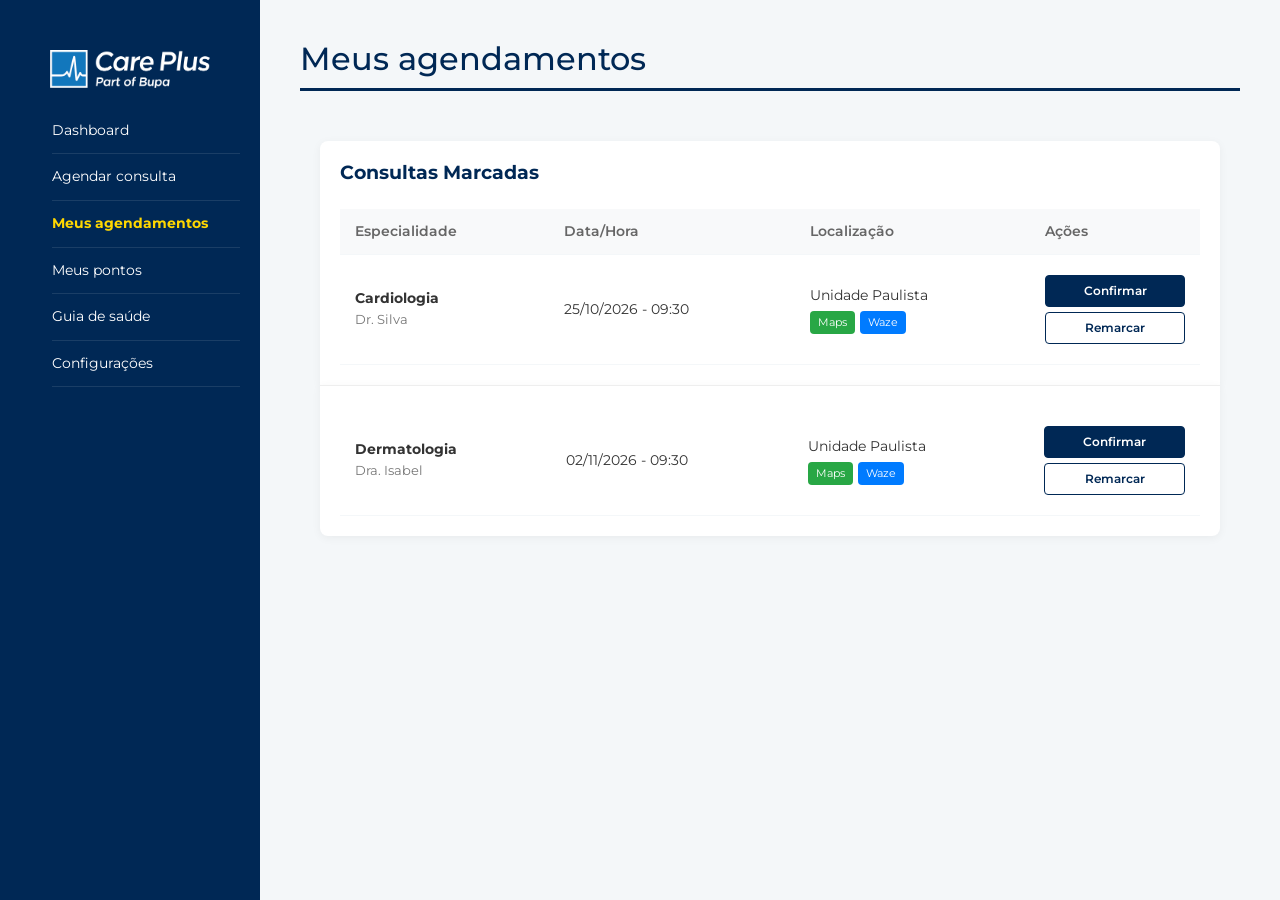
==== commit 5863413c: "Ajuste de responsividade da saudação do banner e menu hamburguer para telas pequenas" ====
--- a/Agendamento.html
+++ b/Agendamento.html
@@ -12,7 +12,16 @@
 </head>
 
 <body>
-    <nav class="sidebar">
+    <!-- Hamburger Button (mobile only) -->
+    <button id="hamburger-btn" class="hamburger-btn" aria-label="Abrir menu" aria-expanded="false" aria-controls="sidebar">
+        <span></span>
+        <span></span>
+        <span></span>
+    </button>
+    <!-- Overlay escuro ao abrir o menu -->
+    <div id="sidebar-overlay" class="sidebar-overlay"></div>
+
+    <nav class="sidebar" id="sidebar">
         <a href="./index.html" class="logo"><img src="./src/img/logo.png"></a>
         <ul class="sidebar-menu">
             <li><a href="./index.html">Dashboard</a></li>
@@ -53,10 +62,10 @@
                                             <div class="location-container">
                                                 <span class="location-name">Unidade Paulista</span>
                                                 <div class="map-buttons">
-                                                    <a href="https://www.google.com/maps/search/?api=1&query=-23.5534,-46.6558"
+                                                    <a href="https://www.google.com/maps/search/?api=1&query=-23.5566055,-46.6595955"
                                                         target="_blank" rel="noopener noreferrer"
                                                         class="btn-tag btn-maps">Maps</a>
-                                                    <a href="https://waze.com/ul?ll=-23.5534,-46.6558&navigate=yes"
+                                                    <a href="https://waze.com/ul?ll=-23.5566055,-46.6595955&navigate=yes"
                                                         target="_blank" rel="noopener noreferrer"
                                                         class="btn-tag btn-waze">Waze</a>
                                                 </div>
@@ -89,10 +98,10 @@
                                             <div class="location-container">
                                                 <span class="location-name">Unidade Paulista</span>
                                                 <div class="map-buttons">
-                                                    <a href="https://www.google.com/maps/search/?api=1&query=-23.5534,-46.6558"
+                                                    <a href="https://www.google.com/maps/search/?api=1&query=-23.5566055,-46.6595955"
                                                         target="_blank" rel="noopener noreferrer"
                                                         class="btn-tag btn-maps">Maps</a>
-                                                    <a href="https://waze.com/ul?ll=-23.5534,-46.6558&navigate=yes"
+                                                    <a href="https://waze.com/ul?ll=-23.5566055,-46.6595955&navigate=yes"
                                                         target="_blank" rel="noopener noreferrer"
                                                         class="btn-tag btn-waze">Waze</a>
                                                 </div>
@@ -156,6 +165,7 @@
                             crossorigin="anonymous"></script>
                         <script src="./src/js/btnListener.js"></script>
                         <script src="./src/js/modal.js"></script>
+                        <script src="./src/js/hamburger.js"></script>
 </body>
 
 </html>
--- a/src/css/style.css
+++ b/src/css/style.css
@@ -13,7 +13,7 @@
     --cinza-claro: #f8f9fa;
     --cinza-borda: #eee;
     --cinza-texto-suave: #6c757d;
-    --cinza-texto-escuro:#666;
+    --cinza-texto-escuro: #666;
     --branco: #ffffff;
 
     /* Sombras e Transparências */
@@ -48,6 +48,71 @@
     padding: 30px 20px;
     height: 100vh;
     position: fixed;
+    z-index: 1000;
+    transition: transform 0.3s ease;
+}
+
+/* HAMBURGER BUTTON */
+.hamburger-btn {
+    display: none;
+    position: fixed;
+    top: 15px;
+    left: 15px;
+    z-index: 1100;
+    background: var(--azul-escuro);
+    border: none;
+    border-radius: 8px;
+    padding: 10px 12px;
+    cursor: pointer;
+    flex-direction: column;
+    gap: 5px;
+    box-shadow: 0 2px 8px rgba(0,0,0,0.3);
+    transition: background 0.2s ease;
+}
+
+.hamburger-btn:hover {
+    background: var(--azul-hover);
+}
+
+.hamburger-btn span {
+    display: block;
+    width: 22px;
+    height: 2px;
+    background: var(--branco);
+    border-radius: 2px;
+    transition: transform 0.3s ease, opacity 0.3s ease;
+}
+
+.hamburger-btn.active span:nth-child(1) {
+    transform: translateY(7px) rotate(45deg);
+}
+
+.hamburger-btn.active span:nth-child(2) {
+    opacity: 0;
+}
+
+.hamburger-btn.active span:nth-child(3) {
+    transform: translateY(-7px) rotate(-45deg);
+}
+
+/* OVERLAY escuro ao abrir o menu */
+.sidebar-overlay {
+    display: none;
+    position: fixed;
+    inset: 0;
+    background: rgba(0,0,0,0.45);
+    z-index: 999;
+    backdrop-filter: blur(2px);
+    animation: fadeInOverlay 0.3s ease;
+}
+
+.sidebar-overlay.active {
+    display: block;
+}
+
+@keyframes fadeInOverlay {
+    from { opacity: 0; }
+    to   { opacity: 1; }
 }
 
 
@@ -75,20 +140,27 @@
     padding: 20px;
     text-decoration: none;
     font-weight: 700;
-    font-size: 24px;      /* Se for texto */
+    font-size: 24px;
+    /* Se for texto */
     color: var(--branco);
     text-align: center;
 }
 
 /* Se você estiver usando uma IMAGEM para a logo */
 .logo img {
-    width: 100%;          /* Ela tenta preencher o container... */
-    max-width: 160px;     /* ...mas para exatamente em 160px (tamanho ideal) */
-    height: auto;         /* ISSO evita que a imagem estique ou achate */
-    object-fit: contain;  /* Garante que a imagem caiba sem cortes */
+    width: 100%;
+    /* Ela tenta preencher o container... */
+    max-width: 160px;
+    /* ...mas para exatamente em 160px (tamanho ideal) */
+    height: auto;
+    /* ISSO evita que a imagem estique ou achate */
+    object-fit: contain;
+    /* Garante que a imagem caiba sem cortes */
     display: block;
-    margin: 0 auto;       /* Centraliza na sidebar */
-}
+    margin: 0 auto;
+    /* Centraliza na sidebar */
+}
+
 .content {
     margin-left: 260px;
     padding: 40px;
@@ -138,7 +210,7 @@
 .appointment-card.no-title {
     border-radius: 0 0 8px 8px;
     /* Mantém o efeito de "colado" no de cima */
-    border-top: 1px solid #eee;
+    border-top: 1px solid var(--cinza-borda);
 }
 
 .card-subtitle {
@@ -158,12 +230,12 @@
     padding: 10px;
     color: var(--cinza-texto-escuro);
     font-size: 0.8rem;
-    border-bottom: 1px solid #eee;
+    border-bottom: 1px solid var(--cinza-borda);
 }
 
 .table-row td {
     padding: 15px 10px;
-    border-bottom: 1px solid #f9f9f9;
+    border-bottom: 1px solid var(--cinza-claro);
     font-size: 0.9rem;
 }
 
@@ -245,12 +317,16 @@
     border-color: var(--azul-escuro);
 
 }
+
 .btn-confirm.confirmado {
-    background-color: #f0fdf4 !important; /* Verde bem claro de fundo */
-    color: var(--azul-tag) !important;           /* Verde escuro para o texto */
+    background-color: #f0fdf4 !important;
+    /* Verde bem claro de fundo */
+    color: var(--azul-tag) !important;
+    /* Verde escuro para o texto */
     border: 1px solid var(--azul-tag) !important;
     cursor: default;
-    pointer-events: none; /* Garante que o usuário não consiga clicar mais */
+    pointer-events: none;
+    /* Garante que o usuário não consiga clicar mais */
 }
 
 .btn-reschedule {
@@ -286,10 +362,10 @@
 
 /* Card de Saldo */
 .balance-card {
-    background-color: #f8f9fa;
+    background-color: var(--cinza-claro);
     padding: 30px;
     border-radius: 12px;
-    border: 1px solid #e9ecef;
+    border: 1px solid var(--cinza-claro);
 }
 
 .balance-label {
@@ -370,7 +446,7 @@
 .bibi-placeholder {
     width: 200px;
     height: 200px;
-    border: 2px dashed #ccc;
+    border: 2px dashed var(--cinza-texto-suave);
     border-radius: 50%;
     display: flex;
     align-items: center;
@@ -405,7 +481,7 @@
 }
 
 .table-header {
-    background-color: #f8f9fa;
+    background-color: var(--cinza-claro);
     text-align: left;
 }
 
@@ -414,12 +490,12 @@
     color: var(--cinza-texto-escuro);
     font-size: 0.85rem;
     font-weight: 600;
-    border-bottom: 1px solid #dee2e6;
+    border-bottom: 1px solid var(--cinza-fundo);
 }
 
 .table-row td {
     padding: 20px 15px;
-    border-bottom: 1px solid #f1f1f1;
+    border-bottom: 1px solid var(--cinza-fundo);
     font-size: 0.9rem;
     color: #333;
     vertical-align: middle;
@@ -661,7 +737,7 @@
     /* Corta o que sobrar da imagem para ficar circular */
     border: 4px solid var(--branco);
     box-shadow: 0 8px 24px rgba(0, 0, 0, 0.1);
-    background-color: #f8f9fa;
+    background-color: var(--cinza-claro);
     display: flex;
     justify-content: center;
     align-items: center;
@@ -692,7 +768,7 @@
     padding: 20px;
     border-radius: 12px;
     box-shadow: 0 4px 12px rgba(0, 0, 0, 0.05);
-    border: 1px solid #eee;
+    border: 1px solid var(--cinza-borda);
 }
 
 .booking-card h3 {
@@ -740,8 +816,8 @@
     width: 100%;
     padding: 10px;
     border-radius: 6px;
-    border: 1px solid #ccc;
-    background-color: #f9f9f9;
+    border: 1px solid var(--cinza-texto-suave);
+    background-color: var(--cinza-claro);
     color: var(--cinza-texto-escuro);
 }
 
@@ -752,7 +828,7 @@
     gap: 20px;
     margin-top: 40px;
     padding-top: 20px;
-    border-top: 1px solid #eee;
+    border-top: 1px solid var(--cinza-borda);
 }
 
 .btn-primary {
@@ -818,7 +894,7 @@
     font-weight: bold;
     font-size: 0.8rem;
     padding: 10px 0;
-    background: #f8f9fa;
+    background: var(--cinza-claro);
 }
 
 .calendar-days {
@@ -884,29 +960,46 @@
         flex-direction: column;
     }
 
+    /* Hamburger button visible on mobile */
+    .hamburger-btn {
+        display: flex;
+    }
+
+    /* Sidebar hides off-screen by default on mobile */
     .sidebar {
-        width: 100%;
-        height: auto;
-        position: relative;
-        padding: 20px;
+        position: fixed;
+        top: 0;
+        left: 0;
+        width: 260px;
+        height: 100vh;
+        transform: translateX(-100%);
+        padding: 30px 20px;
+        overflow-y: auto;
+    }
+
+    /* Sidebar slides in when open */
+    .sidebar.open {
+        transform: translateX(0);
     }
 
     .sidebar-menu {
         display: flex;
-        flex-wrap: wrap;
-        gap: 10px;
+        flex-direction: column;
+        gap: 0;
     }
 
     .sidebar-menu a {
         border: none;
-        padding: 5px 10px;
-        background: rgba(255, 255, 255, 0.1);
-        border-radius: 4px;
+        border-bottom: 1px solid rgba(255, 255, 255, 0.1);
+        padding: 12px 0;
+        background: none;
+        border-radius: 0;
     }
 
     .content {
         margin-left: 0;
         padding: 20px;
+        padding-top: 65px; /* space for hamburger button */
         width: 100%;
     }
 
@@ -917,7 +1010,7 @@
     .table-row {
         display: flex;
         flex-direction: column;
-        border-bottom: 2px solid #eee;
+        border-bottom: 2px solid var(--cinza-borda);
     }
 
     .points-dashboard {
@@ -976,19 +1069,19 @@
     align-items: center;
 }
 
-/* Adicione esta classe para facilitar o controle via JS */
+
 .modal.active {
     display: flex;
 }
 
 /* Caixa do Modal - Tamanho reduzido e animação */
 .modal-content {
-    background-color: #fff;
+    background-color: var(--branco);
     padding: 25px;
     border-radius: 16px;
     width: 85%;
     max-width: 350px;
-    gap: 15px;/* Tamanho menor e mais delicado */
+    gap: 15px;
     text-align: center;
     box-shadow: 0 15px 35px rgba(0, 0, 0, 0.1);
     font-family: 'Segoe UI', system-ui, sans-serif;
@@ -1015,7 +1108,7 @@
     width: 100%;
     padding: 10px;
     margin: 8px 0 15px;
-    border: 1px solid #eee;
+    border: 1px solid var(--cinza-borda);
     border-radius: 8px;
     background-color: #fcfcfc;
     font-size: 0.9rem;
@@ -1025,7 +1118,7 @@
 .input-minimalista:focus {
     outline: none;
     border-color: #333;
-    background-color: #fff;
+    background-color: var(--branco);
 }
 
 /* Botões mais arredondados e elegantes */
@@ -1063,11 +1156,10 @@
     /* Faz o card esticar para ocupar a altura da linha */
 }
 
-/* 2. Configuração do Card */
+
 .card {
     display: flex;
     flex-direction: column;
-    /* Organiza o conteúdo em coluna */
     width: 100%;
     background: var(--branco);
     border-radius: 12px;
@@ -1076,59 +1168,50 @@
     border: 1px solid var(--cinza-borda);
     transition: transform 0.3s ease, opacity 0.3s ease, box-shadow 0.3s ease;
     box-shadow: 0 4px 15px rgba(0, 0, 0, 0.08);
-    /* Sombra leve ao redor */
     cursor: pointer;
     text-decoration: none;
 }
 
 .card:hover {
     transform: translateY(-8px);
-    /* A leve saltada */
     opacity: 0.9;
-    /* Fica levemente translúcido */
     box-shadow: 0 12px 25px rgba(0, 0, 0, 0.15);
-    /* Sombra aumenta ao subir */
-}
-
-
-
-/* 4. Interação direta no Botão */
+}
+
+
+
+
 .btn-action:hover {
     opacity: 1 !important;
-    /* Volta ao normal ao focar diretamente no botão */
     filter: brightness(1.1);
-    /* Dá um leve brilho para feedback visual */
-}
-
-/* 3. Imagem com tamanho fixo para não quebrar o layout */
+
+}
+
+
 .card img {
     width: 100%;
     height: 200px;
-    /* Altura fixa para manter a simetria */
     object-fit: cover;
-    /* Corta a imagem sem distorcer para preencher o espaço */
-}
-
-/* 4. Corpo do Card (O segredo do alinhamento) */
+    
+}
+
+
 .card-body {
     display: flex;
     flex-direction: column;
     flex-grow: 1;
-    /* Faz o corpo ocupar todo o espaço restante */
     padding: 20px;
 }
 
-/* 5. Texto do card */
+
 .card-text {
     flex-grow: 1;
-    /* Empurra os botões para a parte inferior se o texto for curto */
     margin-bottom: 20px;
 }
 
-/* 6. Botões sempre no rodapé */
+
 .action-buttons {
     margin-top: auto;
-    /* Garante que o botão fique sempre no final do card */
     width: 100%;
 }
 
@@ -1137,10 +1220,8 @@
 
 .container-topo {
     display: grid;
-    /* Divide o espaço em 3 partes exatamente iguais */
     grid-template-columns: repeat(3, 1fr);
     gap: 20px;
-    /* Espaçamento entre os cards */
     width: 100%;
     margin-bottom: 30px;
 }
@@ -1150,12 +1231,11 @@
     flex-direction: column;
 }
 
-/* Estilo comum para os cards dentro do grid */
+
 .card-topo>div {
     background: var(--branco);
     border-radius: 12px;
-    border: 1px solid var(--cinza-borda, #eee);
-    /* Leve sombra solicitada */
+    border: 1px solid var(--cinza-borda);
     box-shadow: 0 4px 12px rgba(0, 0, 0, 0.05);
     transition: transform 0.3s ease;
 }
@@ -1165,16 +1245,47 @@
     box-shadow: 0 8px 20px rgba(0, 0, 0, 0.1);
 }
 
-/* Responsividade: Em telas menores, os cards ficam um abaixo do outro */
+
 @media (max-width: 992px) {
     .container-topo {
         grid-template-columns: 1fr;
     }
 }
 
+/* Banner greeting responsiveness: small tablets */
+@media (max-width: 600px) {
+    .texto-sobreposto {
+        right: 4%;
+        max-width: 48%;
+    }
+}
+
+/* Banner greeting responsiveness: very small screens */
+@media (max-width: 420px) {
+    .texto-sobreposto {
+        position: static;
+        transform: none;
+        background: var(--azul-escuro);
+        color: var(--branco);
+        text-align: center;
+        padding: 10px 12px;
+        max-width: 100%;
+        border-radius: 0 0 7px 7px;
+        text-shadow: none;
+    }
+
+    .container-imagem {
+        display: flex;
+        flex-direction: column;
+    }
+
+    .container-imagem img {
+        border-radius: 7px 7px 0 0;
+    }
+}
+
 .container-imagem {
     position: relative;
-    /* O pai precisa ser relativo */
     width: 100%;
     max-width: 800px;
     margin: 0 auto;
@@ -1190,34 +1301,34 @@
 
 .texto-sobreposto {
     position: absolute;
-    /* O texto flutua sobre o pai */
     top: 50%;
-    /* Mantém centralizado verticalmente */
     right: 5%;
-    /* Alinha à direita com uma pequena margem da borda */
     transform: translateY(-50%);
-    /* Ajuste fino apenas para o eixo vertical */
-
-    color: var(--branco);
-    /* text-align: right; Garante que o texto dentro do bloco alinhe à direita */
+    color: var(--branco);
     max-width: 40%;
-    /* Evita que o texto ocupe a imagem inteira horizontalmente */
     text-shadow: 2px 2px 4px rgba(0, 0, 0, 0.7);
+}
+
+.texto-sobreposto h2 {
+    font-size: clamp(0.85rem, 3vw, 1.6rem);
+    margin-bottom: 0.25em;
+    line-height: 1.2;
+}
+
+.texto-sobreposto p {
+    font-size: clamp(0.7rem, 2vw, 1rem);
+    line-height: 1.3;
 }
 
 .mascote-guia {
     max-width: 26%;
-    /* Regra de ouro: nunca maior que o container */
     height: auto;
-    /* Mantém a proporção original (não achata) */
     display: block;
 }
 
 .mascote-pontos {
     max-width: 26%;
-    /* Regra de ouro: nunca maior que o container */
     height: auto;
-    /* Mantém a proporção original (não achata) */
     display: flex;
     align-self: flex-end;
 }
@@ -1255,7 +1366,7 @@
     margin: 5px 0;
 }
 
-/* Section Titles */
+
 .section-title {
     font-size: 1.8rem;
     margin-bottom: 20px;
@@ -1263,18 +1374,17 @@
     padding-bottom: 10px;
 }
 
-/* Activities Grid */
 .grid-cards {
     display: grid;
     grid-template-columns: repeat(3, 1fr);
     gap: 20px;
     margin-bottom: 40px;
 }
+
 .grid-cards>div {
-    background: var(--branco, #fff);
+    background: var(--branco);
     border-radius: 12px;
-    border: 1px solid var(--cinza-borda, #eee);
-    /* Leve sombra solicitada */
+    border: 1px solid var(--cinza-borda);
     box-shadow: 0 4px 12px rgba(0, 0, 0, 0.05);
     transition: transform 0.3s ease;
 }
@@ -1285,22 +1395,22 @@
 }
 
 .card-activity {
-    position: relative; 
-    overflow: hidden;   
+    position: relative;
+    overflow: hidden;
     background: var(--branco);
     padding: 20px;
     border-radius: 12px;
-    border: 1px solid var(--cinza-borda, #eee);
-}
-
-/* Barra dourada superior perfeita */
+    border: 1px solid var(--cinza-borda);
+}
+
+
 .card-activity::before {
     content: "";
     position: absolute;
     top: 0;
     left: 0;
     right: 0;
-    height: 5px; /* Grossura da borda */
+    height: 5px;
     background: var(--dourado);
 }
 
@@ -1326,24 +1436,24 @@
     margin-top: 15px;
 }
 
-.btn-participar:hover{
+.btn-participar:hover {
     transition: opacity 0.3s ease;
     cursor: pointer;
     opacity: 0.8;
 
 }
 
-/* Rewards Section */
+
 .grid-rewards {
     display: grid;
     grid-template-columns: 1fr 1fr;
     gap: 20px;
 }
+
 .grid-rewards>div {
     background: var(--branco);
     border-radius: 12px;
-    border: 1px solid var(--cinza-borda, #eee);
-    /* Leve sombra solicitada */
+    border: 1px solid var(--cinza-borda);
     box-shadow: 0 4px 12px rgba(0, 0, 0, 0.05);
     transition: transform 0.3s ease;
 }
@@ -1352,8 +1462,9 @@
     transform: translateY(-5px);
     box-shadow: 0 8px 20px rgba(0, 0, 0, 0.1);
 }
+
 .btn-participar.participando {
-    background-color: #e8f5e9;
+    background-color: var(--cinza-fundo);
     color: var(--azul-tag);
     border: 1px solid var(--azul-tag);
     cursor: default;
@@ -1362,55 +1473,85 @@
 .mensagem-sucesso {
     margin-top: 15px;
     padding: 10px;
-    background-color: #e8f5e9;
+    background-color: var(--cinza-fundo);
     color: var(--verde-tag);
     border-radius: 6px;
     font-size: 0.9rem;
     border-left: 4px solid var(--verde-tag);
 }
 
-/* Classe utilitária para esconder elementos */
+
 .hidden {
     display: none;
 }
 
-/* Container que envolve a imagem */
+
 #weather-visual {
-    width: 400px;           /* Tamanho total da moldura (pode ajustar) */
-    height: 200px;          /* Mantém quadrado */
-    margin: 0 auto 15px;    /* Centraliza na div e dá espaço pro texto abaixo */
-    display: flex;          /* Para centralizar a img dentro */
+    width: 100%;
+    max-width: 400px;
+    height: 200px;
+    margin: 0 auto 15px;
+    display: flex;
     justify-content: center;
     align-items: center;
-    overflow: hidden;       /* Garante que o arredondado corte a img se necessário */
-    background-color: #f8f9fa; /* Um fundo bem clarinho pra dar profundidade */
-    border: 1px solid #e1e8ed; /* Uma borda suave */
-    border-radius: 20px;    /* O arredondamento das pontas! */
-    box-shadow: 0 4px 6px rgba(0,0,0,0.05); /* Uma sombra leve */
-}
-
-/* Regras para a imagem real */
+    overflow: hidden;
+    background-color: var(--cinza-claro);
+    border: 1px solid #e1e8ed;
+    border-radius: 20px;
+    box-shadow: 0 4px 6px rgba(0, 0, 0, 0.05);
+    
+}
+
+
 #weather-img {
-    width: 100%;            /* A imagem preenche a div-moldura */
+    width: 100%;
     height: 100%;
-    object-fit: contain;    /* CRÍTICO: Garante que a img mantenha proporção sem distorcer, cortando apenas o excesso se necessário para preencher */
-    transition: all 0.3s ease; /* Transição suave na troca */
-}
-
-/* Estilo para os dias que já passaram (Bloqueados) */
+    object-fit: contain;
+    transition: all 0.3s ease;
+    
+}
+
+
 .calendar-day.past-day {
-    background-color: #f2f2f2; /* Cinza bem clarinho para o fundo */
-    color: #b0b0b0;           /* Texto em cinza fosco */
-    cursor: not-allowed;      /* Muda o mouse para aquele ícone de círculo riscado */
-    opacity: 0.7;             /* Deixa o elemento levemente transparente */
-    pointer-events: none;     /* Garante que nenhum clique seja registrado, por segurança */
-    border: none !important;  /* Remove qualquer borda que possa aparecer */
-}
-
-/* Garante que ao passar o mouse em um dia passado, não haja efeito de destaque */
+    background-color: #f2f2f2;
+    color: #b0b0b0;
+    cursor: not-allowed;
+    opacity: 0.7;
+    pointer-events: none;
+    border: none !important;
+    
+}
+
+
 .calendar-day.past-day:hover {
     background-color: #f2f2f2 !important;
     color: #b0b0b0 !important;
-    transform: none !important; /* Se você tiver animação de zoom, ela será removida aqui */
+    transform: none !important;
     box-shadow: none !important;
 }
+
+.care-plus-logo {
+    background-color: var(--azul-escuro);
+    padding: 15px 40px;
+    border-radius: 12px;
+    box-shadow: var(--sombra-card);
+}
+
+.card-login {
+    width: 100%;
+    max-width: 400px;
+    box-shadow: var(--sombra-card);
+    border: 1px solid var(--cinza-borda);
+}
+
+.card-login h2 {
+    color: var(--azul-escuro);
+    font-size: 1.5rem;
+}
+
+.btn-login {
+    background-color: var(--azul-escuro);
+    color: var(--branco);
+    border: none;
+    font-size: 1rem;
+}
